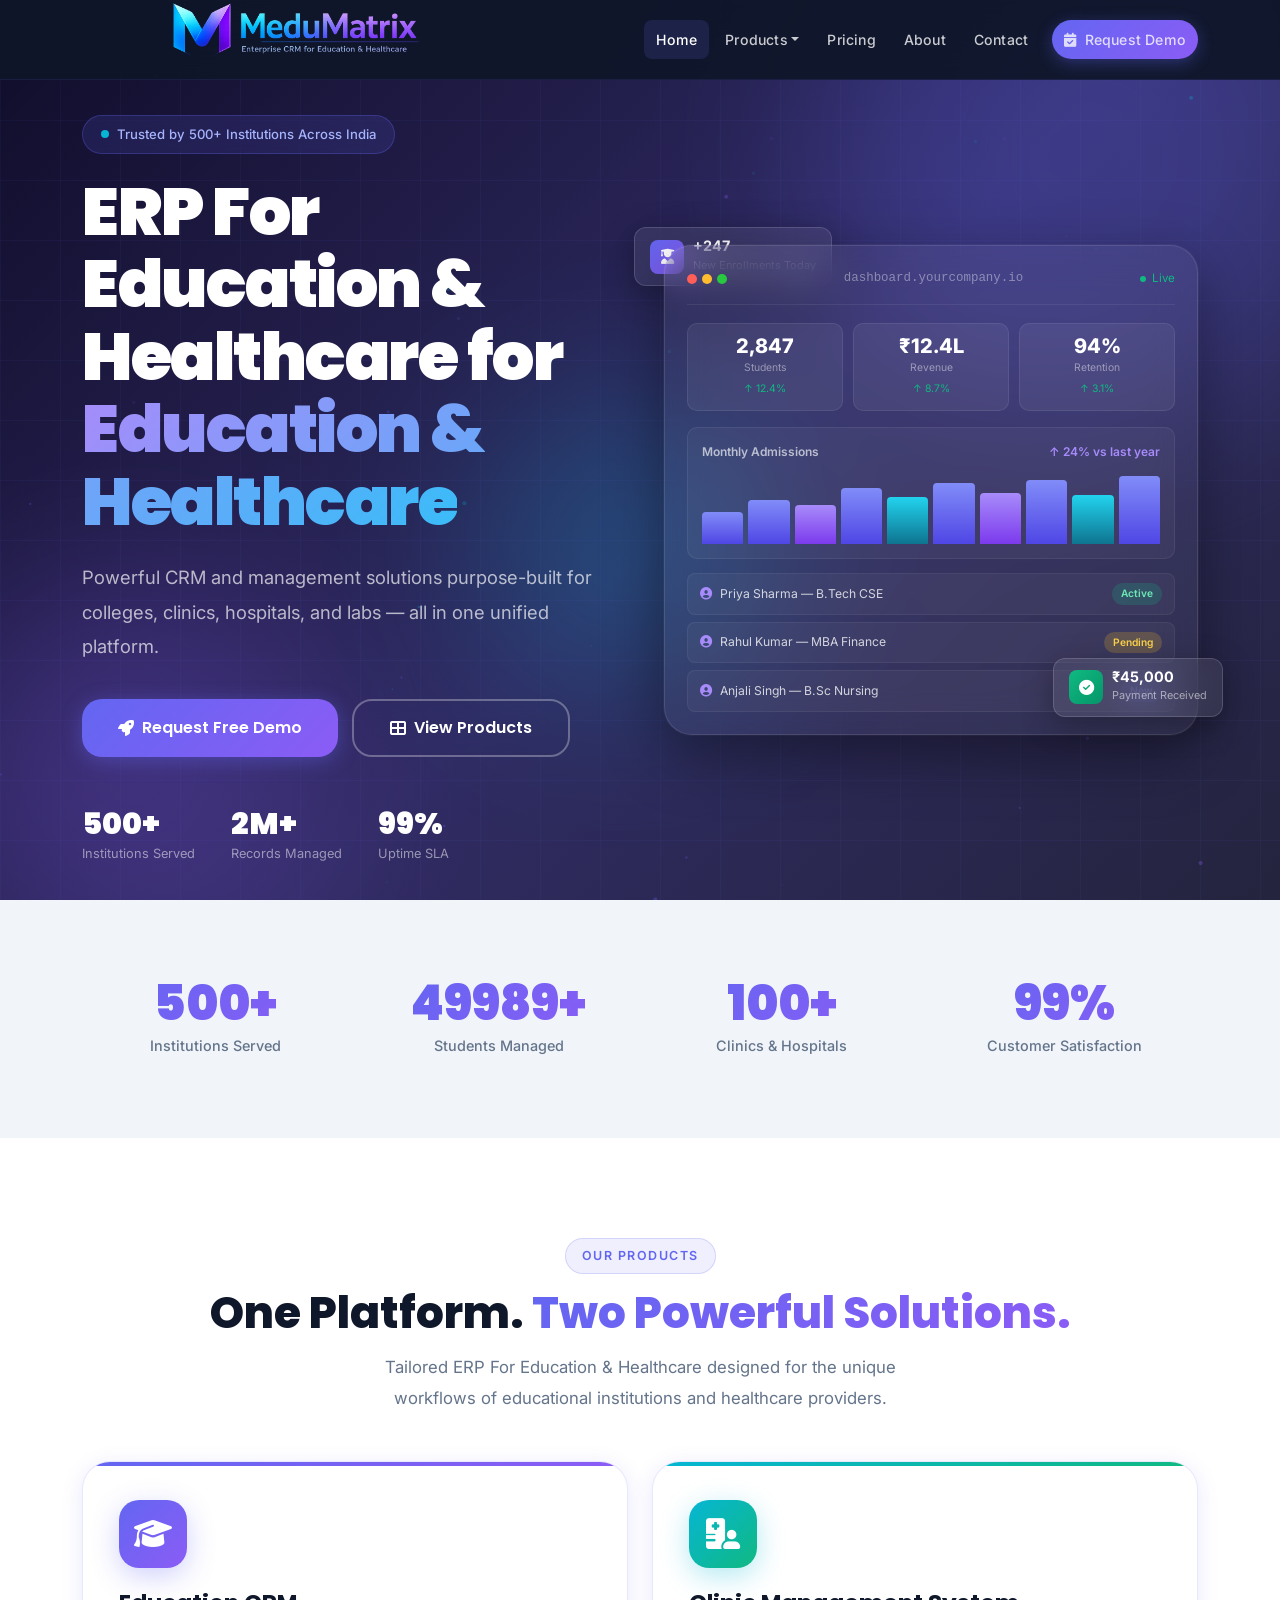
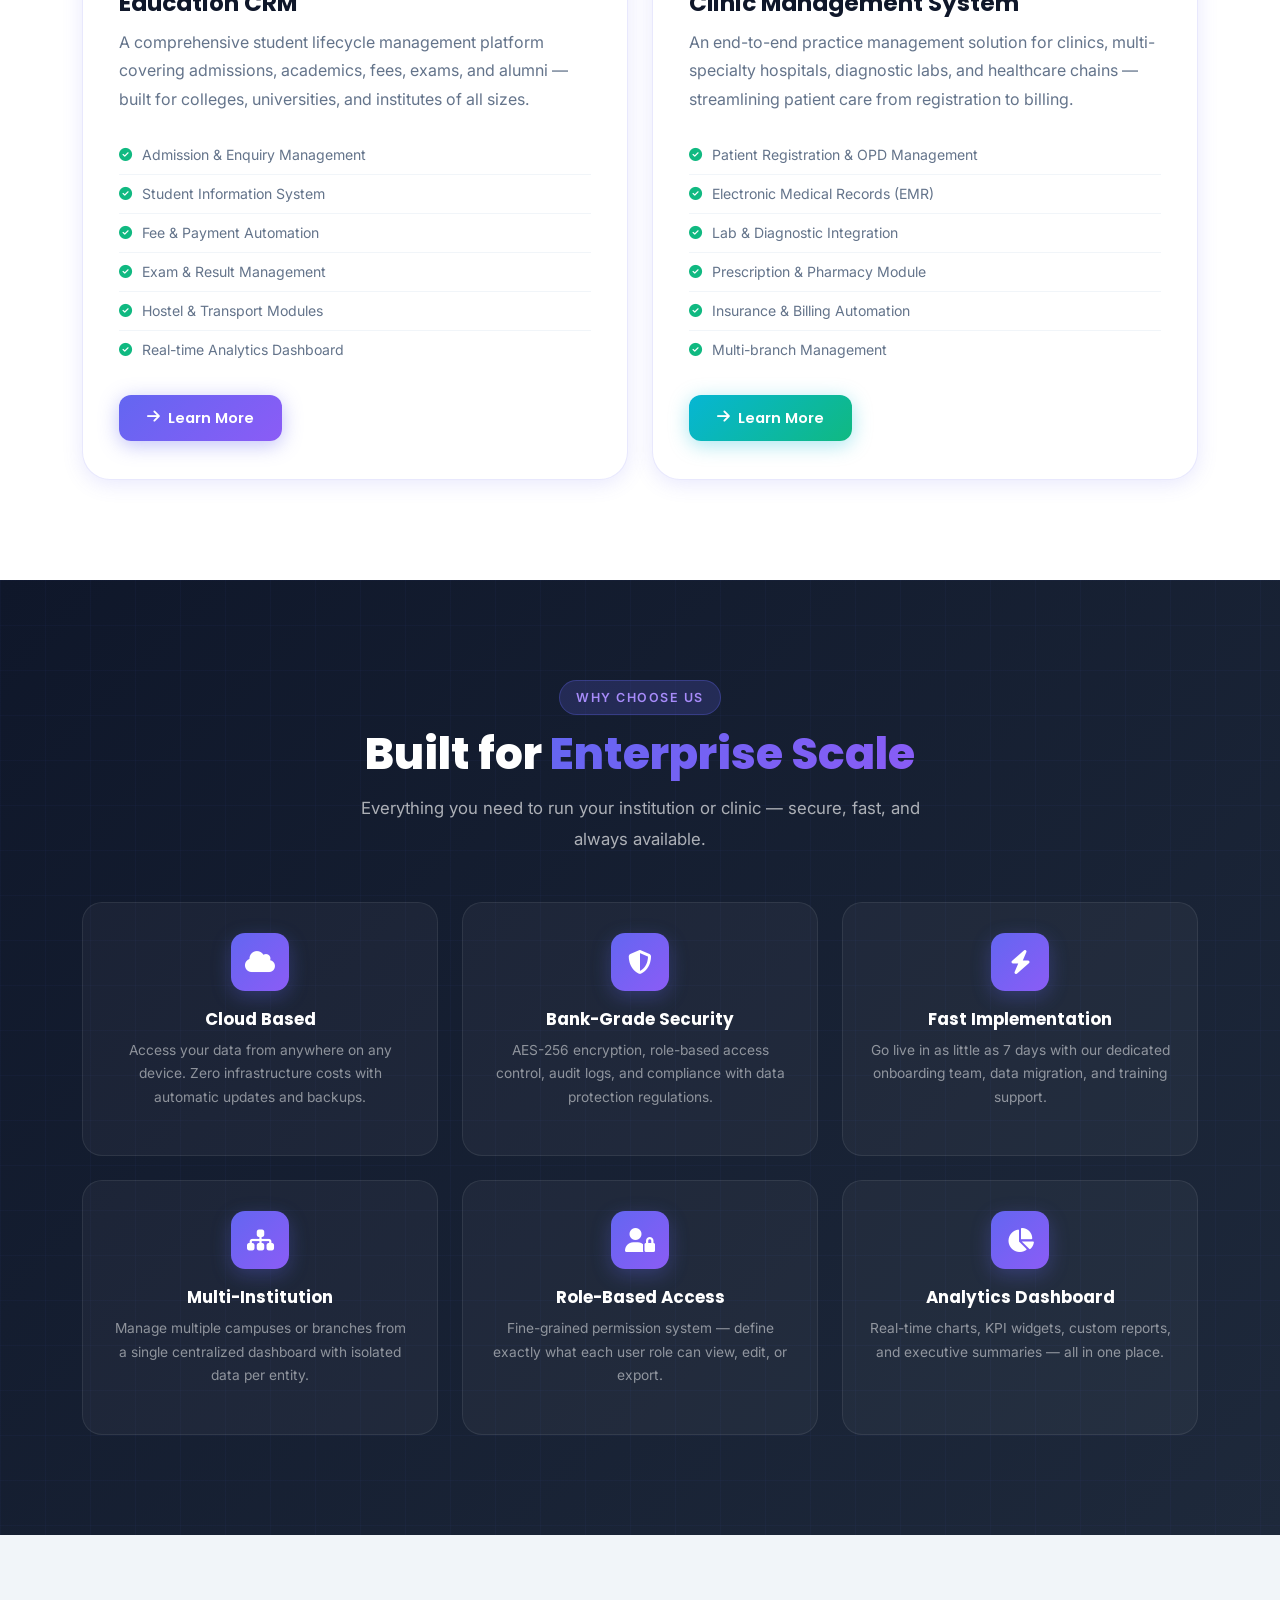
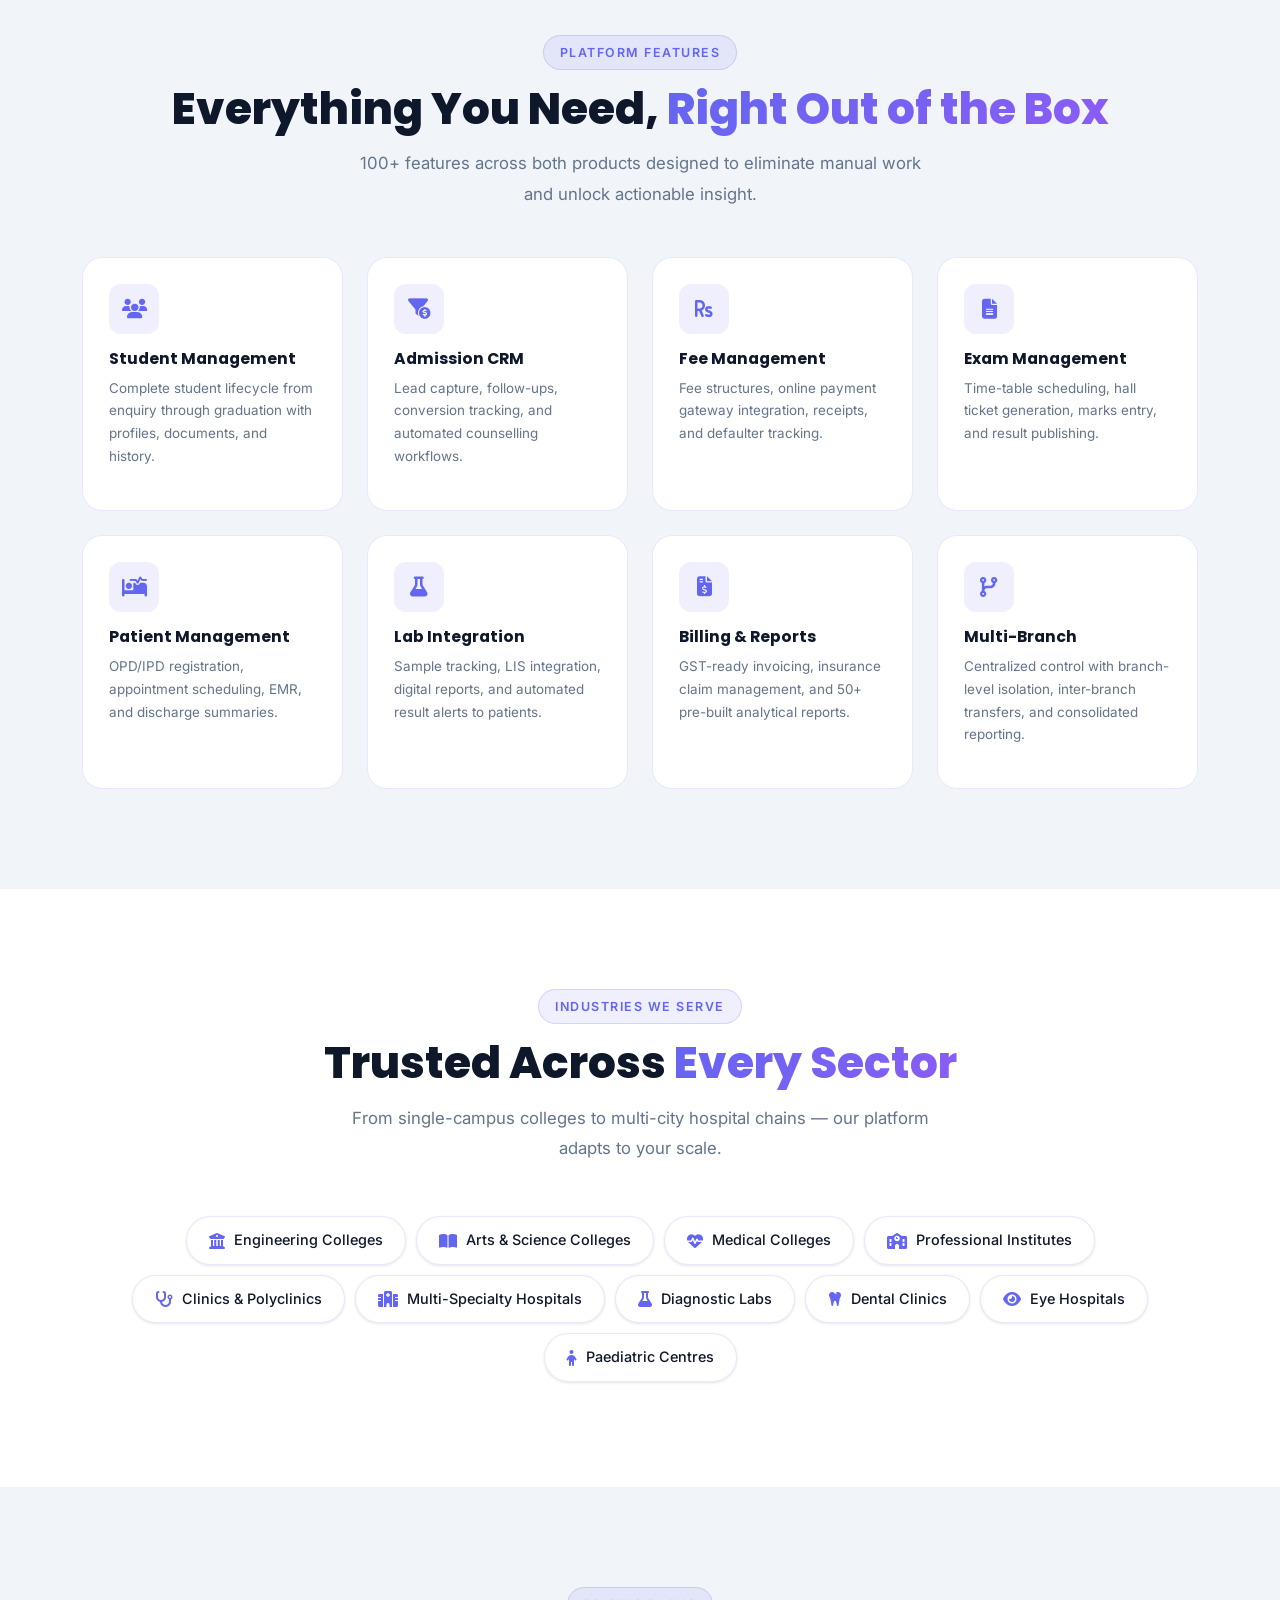
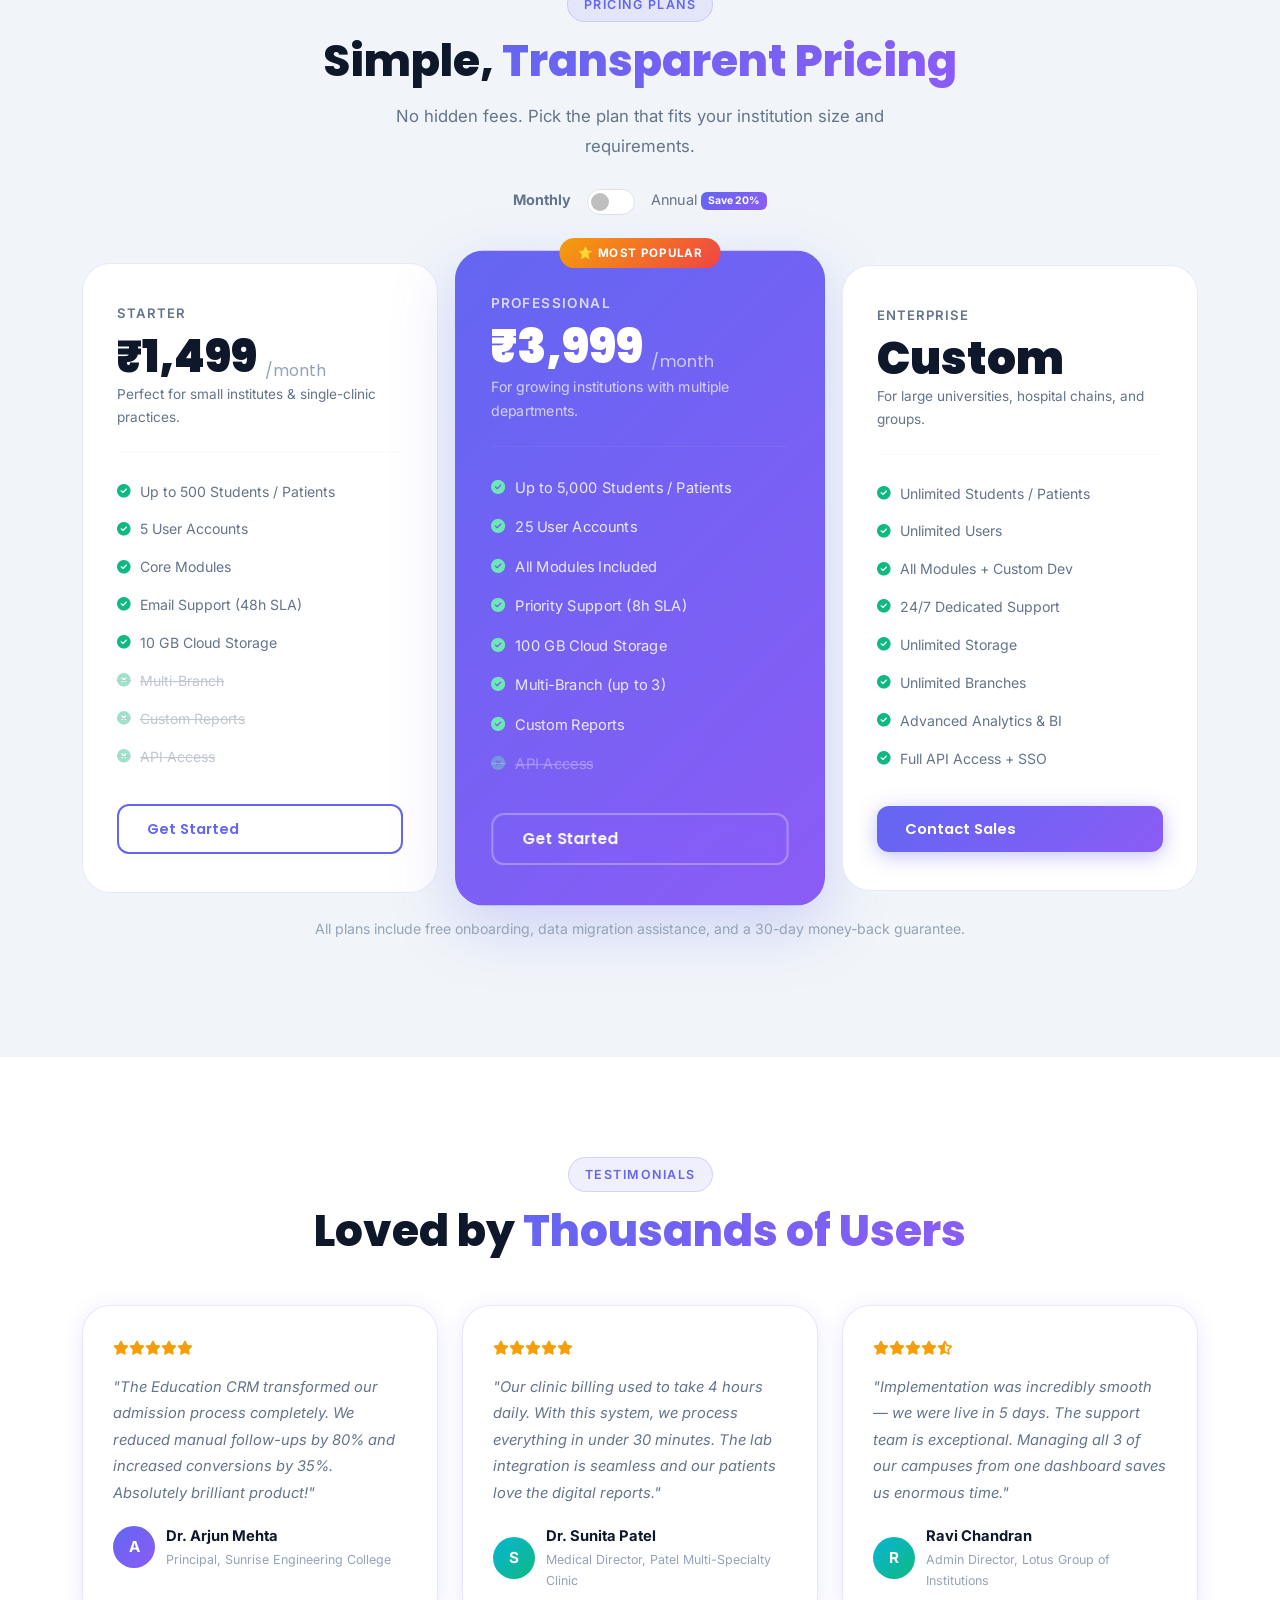
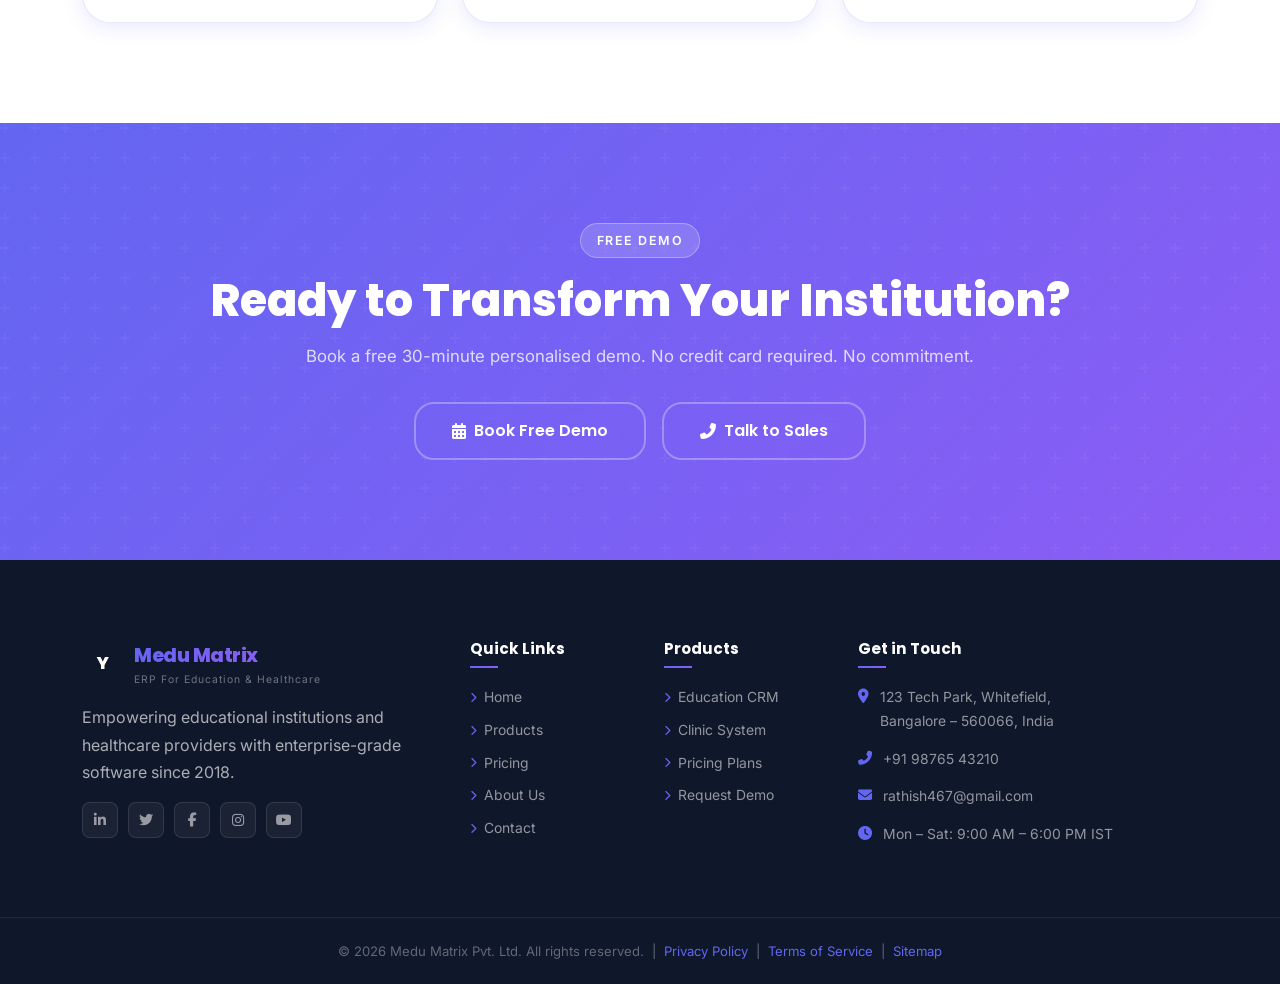
==== website/index.html @ 3c711e7d "Initial commit: Education CRM & Clinic Management SaaS platform Complete multi-tenant Education CRM " ====
<!DOCTYPE html>
<html lang="en">
<head>
  <meta charset="UTF-8" />
  <meta name="viewport" content="width=device-width, initial-scale=1.0" />
  <meta name="description" content="Medu Matrix — Enterprise SaaS software for Education & Healthcare. Education CRM for Colleges and Clinic Management System for Hospitals." />
  <meta name="keywords" content="Education CRM, Clinic Management, SaaS, ERP, College Software, Hospital Software" />
  <title>Medu Matrix | ERP For Education & Healthcare for Education &amp; Healthcare</title>

  <!-- Favicon placeholder -->
  <link rel="icon" href="data:image/svg+xml,<svg xmlns='http://www.w3.org/2000/svg' viewBox='0 0 100 100'><rect width='100' height='100' rx='20' fill='%236366f1'/><text y='.9em' font-size='70' x='15' fill='white' font-weight='900'>Y</text></svg>" />

  <!-- Bootstrap 5 -->
  <link rel="stylesheet" href="https://cdn.jsdelivr.net/npm/bootstrap@5.3.2/dist/css/bootstrap.min.css" />
  <!-- Font Awesome 6 -->
  <link rel="stylesheet" href="https://cdnjs.cloudflare.com/ajax/libs/font-awesome/6.5.1/css/all.min.css" />
  <!-- AOS -->
  <link rel="stylesheet" href="https://unpkg.com/aos@2.3.4/dist/aos.css" />
  <!-- Custom CSS -->
  <link rel="stylesheet" href="style.css" />
</head>
<body>

  <!-- ══════════ PAGE LOADER ══════════ -->
  <div id="page-loader">
    <div class="loader-inner">
      <div class="loader-logo">Medu Matrix</div>
      <div class="loader-subtitle">ERP For Education & Healthcare Solutions</div>
      <div class="loader-bar"><div class="loader-progress"></div></div>
    </div>
  </div>

  <!-- ══════════ NAVBAR ══════════ -->
  <nav class="navbar navbar-custom navbar-expand-lg w-100">
    <div class="container">
<a class="navbar-brand-custom" href="index.html">
    <img src="logo.png" class="brand-logo" alt="MeduMatrix">
</a>
      <button class="navbar-toggler" type="button" data-bs-toggle="collapse" data-bs-target="#navbarNav" aria-controls="navbarNav" aria-expanded="false" aria-label="Toggle navigation">
        <span class="navbar-toggler-icon"></span>
      </button>
      <div class="collapse navbar-collapse" id="navbarNav">
        <ul class="navbar-nav ms-auto align-items-lg-center gap-1">
          <li class="nav-item"><a class="nav-link active" href="index.html">Home</a></li>
          <li class="nav-item dropdown">
            <a class="nav-link dropdown-toggle" href="products.html" data-bs-toggle="dropdown" aria-expanded="false">Products</a>
            <ul class="dropdown-menu dropdown-menu-custom">
              <li><a class="dropdown-item" href="education-crm.html"><i class="fas fa-graduation-cap"></i> Education CRM</a></li>
              <li><a class="dropdown-item" href="clinic-management.html"><i class="fas fa-hospital-user"></i> Clinic System</a></li>
            </ul>
          </li>
          <li class="nav-item"><a class="nav-link" href="pricing.html">Pricing</a></li>
          <li class="nav-item"><a class="nav-link" href="about.html">About</a></li>
          <li class="nav-item"><a class="nav-link" href="contact.html">Contact</a></li>
          <li class="nav-item ms-lg-2">
            <a class="nav-link btn-demo-nav" href="contact.html#demo">
              <i class="fas fa-calendar-check me-1"></i> Request Demo
            </a>
          </li>
        </ul>
      </div>
    </div>
  </nav>

  <!-- ══════════ HERO SECTION ══════════ -->
  <section class="hero-section" id="home">
    <!-- Background layers -->
    <div class="hero-bg">
      <div class="hero-orb hero-orb-1"></div>
      <div class="hero-orb hero-orb-2"></div>
      <div class="hero-orb hero-orb-3"></div>
    </div>
    <div class="hero-grid"></div>
    <canvas id="particleCanvas"></canvas>

    <div class="container">
      <div class="row align-items-center g-5">
        <!-- Left content -->
        <div class="col-lg-6 hero-content">
          <div class="hero-badge">
            <span class="pulse-dot"></span>
            Trusted by 500+ Institutions Across India
          </div>
          <h1 class="hero-title">
            ERP For Education & Healthcare for<br>
            <span class="highlight">Education &amp; Healthcare</span>
          </h1>
          <p class="hero-subtitle">
            Powerful CRM and management solutions purpose-built for colleges, clinics, hospitals, and labs — all in one unified platform.
          </p>
          <div class="hero-buttons">
            <a href="contact.html#demo" class="btn btn-primary-gradient btn-lg-custom">
              <i class="fas fa-rocket"></i> Request Free Demo
            </a>
            <a href="products.html" class="btn btn-outline-light-custom btn-lg-custom">
              <i class="fas fa-th-large"></i> View Products
            </a>
          </div>
          <div class="hero-stats">
            <div>
              <div class="hero-stat-num" data-counter="500" data-suffix="+">0+</div>
              <div class="hero-stat-lbl">Institutions Served</div>
            </div>
            <div>
              <div class="hero-stat-num" data-counter="2" data-suffix="M+" data-decimals="0">0M+</div>
              <div class="hero-stat-lbl">Records Managed</div>
            </div>
            <div>
              <div class="hero-stat-num" data-counter="99" data-suffix="%">0%</div>
              <div class="hero-stat-lbl">Uptime SLA</div>
            </div>
          </div>
        </div>

        <!-- Right — Dashboard illustration -->
        <div class="col-lg-6 hero-visual">
          <div class="position-relative">
            <!-- Floating card top-left -->
            <div class="float-card float-card-1">
              <div class="fc-inner">
                <div class="fc-icon indigo"><i class="fas fa-user-graduate"></i></div>
                <div class="fc-text">
                  <div class="fc-val">+247</div>
                  <div class="fc-lbl">New Enrollments Today</div>
                </div>
              </div>
            </div>

            <!-- Main dashboard card -->
            <div class="hero-dashboard">
              <div class="dash-topbar">
                <div class="dash-dots">
                  <span></span><span></span><span></span>
                </div>
                <div class="dash-title">dashboard.yourcompany.io</div>
                <div class="dash-status"><span class="dash-status-dot"></span> Live</div>
              </div>

              <!-- KPI row -->
              <div class="dash-kpis">
                <div class="kpi-card">
                  <span class="kpi-val">2,847</span>
                  <span class="kpi-lbl">Students</span>
                  <span class="kpi-trend">↑ 12.4%</span>
                </div>
                <div class="kpi-card">
                  <span class="kpi-val">₹12.4L</span>
                  <span class="kpi-lbl">Revenue</span>
                  <span class="kpi-trend">↑ 8.7%</span>
                </div>
                <div class="kpi-card">
                  <span class="kpi-val">94%</span>
                  <span class="kpi-lbl">Retention</span>
                  <span class="kpi-trend">↑ 3.1%</span>
                </div>
              </div>

              <!-- Chart -->
              <div class="dash-chart-wrap">
                <div class="dash-chart-head">
                  <span class="chart-lbl">Monthly Admissions</span>
                  <span class="chart-val">↑ 24% vs last year</span>
                </div>
                <div class="chart-bars">
                  <div class="chart-bar-item indigo" data-h="45"></div>
                  <div class="chart-bar-item indigo" data-h="62"></div>
                  <div class="chart-bar-item purple" data-h="55"></div>
                  <div class="chart-bar-item indigo" data-h="78"></div>
                  <div class="chart-bar-item cyan"   data-h="66"></div>
                  <div class="chart-bar-item indigo" data-h="85"></div>
                  <div class="chart-bar-item purple" data-h="72"></div>
                  <div class="chart-bar-item indigo" data-h="90"></div>
                  <div class="chart-bar-item cyan"   data-h="68"></div>
                  <div class="chart-bar-item indigo" data-h="95"></div>
                </div>
              </div>

              <!-- Recent list -->
              <div class="dash-list">
                <div class="dash-row">
                  <span class="dash-row-name"><i class="fas fa-user-circle me-2" style="color:#a78bfa"></i>Priya Sharma — B.Tech CSE</span>
                  <span class="dash-badge badge-active">Active</span>
                </div>
                <div class="dash-row">
                  <span class="dash-row-name"><i class="fas fa-user-circle me-2" style="color:#a78bfa"></i>Rahul Kumar — MBA Finance</span>
                  <span class="dash-badge badge-pending">Pending</span>
                </div>
                <div class="dash-row">
                  <span class="dash-row-name"><i class="fas fa-user-circle me-2" style="color:#a78bfa"></i>Anjali Singh — B.Sc Nursing</span>
                  <span class="dash-badge badge-new">New</span>
                </div>
              </div>
            </div>

            <!-- Floating card bottom-right -->
            <div class="float-card float-card-2">
              <div class="fc-inner">
                <div class="fc-icon green"><i class="fas fa-check-circle"></i></div>
                <div class="fc-text">
                  <div class="fc-val">₹45,000</div>
                  <div class="fc-lbl">Payment Received</div>
                </div>
              </div>
            </div>
          </div>
        </div>
      </div>
    </div>
  </section>

  <!-- ══════════ STATS BAR ══════════ -->
  <section class="stats-section section-py-sm">
    <div class="container">
      <div class="row g-3 text-center">
        <div class="col-6 col-md-3">
          <div class="stat-item">
            <div class="stat-num" data-counter="500" data-suffix="+">0+</div>
            <div class="stat-lbl">Institutions Served</div>
          </div>
        </div>
        <div class="col-6 col-md-3">
          <div class="stat-item">
            <div class="stat-num" data-counter="50000" data-suffix="+">0+</div>
            <div class="stat-lbl">Students Managed</div>
          </div>
        </div>
        <div class="col-6 col-md-3">
          <div class="stat-item">
            <div class="stat-num" data-counter="100" data-suffix="+">0+</div>
            <div class="stat-lbl">Clinics & Hospitals</div>
          </div>
        </div>
        <div class="col-6 col-md-3">
          <div class="stat-item">
            <div class="stat-num" data-counter="99" data-suffix="%">0%</div>
            <div class="stat-lbl">Customer Satisfaction</div>
          </div>
        </div>
      </div>
    </div>
  </section>

  <!-- ══════════ SECTION 2 : OUR PRODUCTS ══════════ -->
  <section class="section-py" id="products">
    <div class="container">
      <div class="text-center mb-5" data-aos="fade-up">
        <span class="section-badge">Our Products</span>
        <h2 class="section-title">One Platform. <span class="gradient-text">Two Powerful Solutions.</span></h2>
        <p class="section-subtitle">Tailored ERP For Education & Healthcare designed for the unique workflows of educational institutions and healthcare providers.</p>
      </div>
      <div class="row g-4">
        <!-- Education CRM -->
        <div class="col-lg-6" data-aos="fade-right" data-aos-delay="100">
          <div class="product-card">
            <div class="product-icon"><i class="fas fa-graduation-cap"></i></div>
            <h3>Education CRM</h3>
            <p>A comprehensive student lifecycle management platform covering admissions, academics, fees, exams, and alumni — built for colleges, universities, and institutes of all sizes.</p>
            <ul class="product-feats">
              <li><i class="fas fa-check-circle"></i> Admission & Enquiry Management</li>
              <li><i class="fas fa-check-circle"></i> Student Information System</li>
              <li><i class="fas fa-check-circle"></i> Fee & Payment Automation</li>
              <li><i class="fas fa-check-circle"></i> Exam & Result Management</li>
              <li><i class="fas fa-check-circle"></i> Hostel & Transport Modules</li>
              <li><i class="fas fa-check-circle"></i> Real-time Analytics Dashboard</li>
            </ul>
            <a href="education-crm.html" class="btn btn-primary-gradient">
              <i class="fas fa-arrow-right"></i> Learn More
            </a>
          </div>
        </div>
        <!-- Clinic System -->
        <div class="col-lg-6" data-aos="fade-left" data-aos-delay="200">
          <div class="product-card clinic">
            <div class="product-icon clinic"><i class="fas fa-hospital-user"></i></div>
            <h3>Clinic Management System</h3>
            <p>An end-to-end practice management solution for clinics, multi-specialty hospitals, diagnostic labs, and healthcare chains — streamlining patient care from registration to billing.</p>
            <ul class="product-feats">
              <li><i class="fas fa-check-circle"></i> Patient Registration & OPD Management</li>
              <li><i class="fas fa-check-circle"></i> Electronic Medical Records (EMR)</li>
              <li><i class="fas fa-check-circle"></i> Lab & Diagnostic Integration</li>
              <li><i class="fas fa-check-circle"></i> Prescription & Pharmacy Module</li>
              <li><i class="fas fa-check-circle"></i> Insurance & Billing Automation</li>
              <li><i class="fas fa-check-circle"></i> Multi-branch Management</li>
            </ul>
            <a href="clinic-management.html" class="btn btn-clinic-gradient">
              <i class="fas fa-arrow-right"></i> Learn More
            </a>
          </div>
        </div>
      </div>
    </div>
  </section>

  <!-- ══════════ SECTION 3 : WHY CHOOSE US ══════════ -->
  <section class="why-section section-py">
    <div class="container position-relative" style="z-index:2">
      <div class="text-center mb-5" data-aos="fade-up">
        <span class="section-badge" style="background:rgba(99,102,241,.2);color:#a78bfa;border-color:rgba(99,102,241,.3)">Why Choose Us</span>
        <h2 class="section-title text-white">Built for <span class="gradient-text">Enterprise Scale</span></h2>
        <p class="section-subtitle text-muted-white">Everything you need to run your institution or clinic — secure, fast, and always available.</p>
      </div>
      <div class="row g-4">
        <div class="col-lg-4 col-md-6" data-aos="fade-up" data-aos-delay="50">
          <div class="why-card">
            <div class="why-icon"><i class="fas fa-cloud"></i></div>
            <h4>Cloud Based</h4>
            <p>Access your data from anywhere on any device. Zero infrastructure costs with automatic updates and backups.</p>
          </div>
        </div>
        <div class="col-lg-4 col-md-6" data-aos="fade-up" data-aos-delay="100">
          <div class="why-card">
            <div class="why-icon"><i class="fas fa-shield-alt"></i></div>
            <h4>Bank-Grade Security</h4>
            <p>AES-256 encryption, role-based access control, audit logs, and compliance with data protection regulations.</p>
          </div>
        </div>
        <div class="col-lg-4 col-md-6" data-aos="fade-up" data-aos-delay="150">
          <div class="why-card">
            <div class="why-icon"><i class="fas fa-bolt"></i></div>
            <h4>Fast Implementation</h4>
            <p>Go live in as little as 7 days with our dedicated onboarding team, data migration, and training support.</p>
          </div>
        </div>
        <div class="col-lg-4 col-md-6" data-aos="fade-up" data-aos-delay="200">
          <div class="why-card">
            <div class="why-icon"><i class="fas fa-sitemap"></i></div>
            <h4>Multi-Institution</h4>
            <p>Manage multiple campuses or branches from a single centralized dashboard with isolated data per entity.</p>
          </div>
        </div>
        <div class="col-lg-4 col-md-6" data-aos="fade-up" data-aos-delay="250">
          <div class="why-card">
            <div class="why-icon"><i class="fas fa-user-lock"></i></div>
            <h4>Role-Based Access</h4>
            <p>Fine-grained permission system — define exactly what each user role can view, edit, or export.</p>
          </div>
        </div>
        <div class="col-lg-4 col-md-6" data-aos="fade-up" data-aos-delay="300">
          <div class="why-card">
            <div class="why-icon"><i class="fas fa-chart-pie"></i></div>
            <h4>Analytics Dashboard</h4>
            <p>Real-time charts, KPI widgets, custom reports, and executive summaries — all in one place.</p>
          </div>
        </div>
      </div>
    </div>
  </section>

  <!-- ══════════ SECTION 4 : FEATURES GRID ══════════ -->
  <section class="section-py bg-light-section" id="features">
    <div class="container">
      <div class="text-center mb-5" data-aos="fade-up">
        <span class="section-badge">Platform Features</span>
        <h2 class="section-title">Everything You Need, <span class="gradient-text">Right Out of the Box</span></h2>
        <p class="section-subtitle">100+ features across both products designed to eliminate manual work and unlock actionable insight.</p>
      </div>
      <div class="row g-4">
        <div class="col-lg-3 col-md-4 col-sm-6" data-aos="zoom-in" data-aos-delay="50">
          <div class="feature-card">
            <div class="feat-icon"><i class="fas fa-users"></i></div>
            <h4>Student Management</h4>
            <p>Complete student lifecycle from enquiry through graduation with profiles, documents, and history.</p>
          </div>
        </div>
        <div class="col-lg-3 col-md-4 col-sm-6" data-aos="zoom-in" data-aos-delay="100">
          <div class="feature-card">
            <div class="feat-icon"><i class="fas fa-funnel-dollar"></i></div>
            <h4>Admission CRM</h4>
            <p>Lead capture, follow-ups, conversion tracking, and automated counselling workflows.</p>
          </div>
        </div>
        <div class="col-lg-3 col-md-4 col-sm-6" data-aos="zoom-in" data-aos-delay="150">
          <div class="feature-card">
            <div class="feat-icon"><i class="fas fa-rupee-sign"></i></div>
            <h4>Fee Management</h4>
            <p>Fee structures, online payment gateway integration, receipts, and defaulter tracking.</p>
          </div>
        </div>
        <div class="col-lg-3 col-md-4 col-sm-6" data-aos="zoom-in" data-aos-delay="200">
          <div class="feature-card">
            <div class="feat-icon"><i class="fas fa-file-alt"></i></div>
            <h4>Exam Management</h4>
            <p>Time-table scheduling, hall ticket generation, marks entry, and result publishing.</p>
          </div>
        </div>
        <div class="col-lg-3 col-md-4 col-sm-6" data-aos="zoom-in" data-aos-delay="250">
          <div class="feature-card">
            <div class="feat-icon"><i class="fas fa-procedures"></i></div>
            <h4>Patient Management</h4>
            <p>OPD/IPD registration, appointment scheduling, EMR, and discharge summaries.</p>
          </div>
        </div>
        <div class="col-lg-3 col-md-4 col-sm-6" data-aos="zoom-in" data-aos-delay="300">
          <div class="feature-card">
            <div class="feat-icon"><i class="fas fa-flask"></i></div>
            <h4>Lab Integration</h4>
            <p>Sample tracking, LIS integration, digital reports, and automated result alerts to patients.</p>
          </div>
        </div>
        <div class="col-lg-3 col-md-4 col-sm-6" data-aos="zoom-in" data-aos-delay="350">
          <div class="feature-card">
            <div class="feat-icon"><i class="fas fa-file-invoice-dollar"></i></div>
            <h4>Billing &amp; Reports</h4>
            <p>GST-ready invoicing, insurance claim management, and 50+ pre-built analytical reports.</p>
          </div>
        </div>
        <div class="col-lg-3 col-md-4 col-sm-6" data-aos="zoom-in" data-aos-delay="400">
          <div class="feature-card">
            <div class="feat-icon"><i class="fas fa-code-branch"></i></div>
            <h4>Multi-Branch</h4>
            <p>Centralized control with branch-level isolation, inter-branch transfers, and consolidated reporting.</p>
          </div>
        </div>
      </div>
    </div>
  </section>

  <!-- ══════════ SECTION 5 : INDUSTRIES ══════════ -->
  <section class="section-py">
    <div class="container">
      <div class="text-center mb-5" data-aos="fade-up">
        <span class="section-badge">Industries We Serve</span>
        <h2 class="section-title">Trusted Across <span class="gradient-text">Every Sector</span></h2>
        <p class="section-subtitle">From single-campus colleges to multi-city hospital chains — our platform adapts to your scale.</p>
      </div>
      <div class="text-center" data-aos="fade-up" data-aos-delay="100">
        <div class="d-flex flex-wrap justify-content-center">
          <span class="industry-tag"><i class="fas fa-university"></i> Engineering Colleges</span>
          <span class="industry-tag"><i class="fas fa-book-open"></i> Arts &amp; Science Colleges</span>
          <span class="industry-tag"><i class="fas fa-heartbeat"></i> Medical Colleges</span>
          <span class="industry-tag"><i class="fas fa-school"></i> Professional Institutes</span>
          <span class="industry-tag"><i class="fas fa-stethoscope"></i> Clinics &amp; Polyclinics</span>
          <span class="industry-tag"><i class="fas fa-hospital"></i> Multi-Specialty Hospitals</span>
          <span class="industry-tag"><i class="fas fa-flask"></i> Diagnostic Labs</span>
          <span class="industry-tag"><i class="fas fa-tooth"></i> Dental Clinics</span>
          <span class="industry-tag"><i class="fas fa-eye"></i> Eye Hospitals</span>
          <span class="industry-tag"><i class="fas fa-child"></i> Paediatric Centres</span>
        </div>
      </div>
    </div>
  </section>

  <!-- ══════════ SECTION 6 : PRICING ══════════ -->
  <section class="section-py bg-light-section" id="pricing">
    <div class="container">
      <div class="text-center mb-5" data-aos="fade-up">
        <span class="section-badge">Pricing Plans</span>
        <h2 class="section-title">Simple, <span class="gradient-text">Transparent Pricing</span></h2>
        <p class="section-subtitle">No hidden fees. Pick the plan that fits your institution size and requirements.</p>

        <!-- Billing toggle -->
        <div class="d-flex align-items-center justify-content-center gap-3 mt-4">
          <span class="toggle-label-m fw-bold" style="font-size:.9rem;color:var(--text-secondary)">Monthly</span>
          <div class="form-check form-switch mb-0">
            <input class="form-check-input" type="checkbox" id="billingToggle" style="width:48px;height:26px;cursor:pointer" />
          </div>
          <span class="toggle-label-a" style="font-size:.9rem;color:var(--text-secondary)">
            Annual <span class="badge" style="background:var(--gradient-secondary);font-size:.65rem;vertical-align:middle">Save 20%</span>
          </span>
        </div>
      </div>

      <div class="row g-4 align-items-center justify-content-center">
        <!-- Starter -->
        <div class="col-lg-4 col-md-6" data-aos="fade-up" data-aos-delay="50">
          <div class="pricing-card">
            <div class="pricing-plan">Starter</div>
            <div class="pricing-amount">
              <span data-monthly="₹1,499" data-annual="₹14,999">₹1,499</span>
              <sub>/month</sub>
            </div>
            <p class="pricing-desc">Perfect for small institutes &amp; single-clinic practices.</p>
            <hr class="pricing-hr" />
            <ul class="pricing-feats">
              <li><i class="fas fa-check-circle"></i> Up to 500 Students / Patients</li>
              <li><i class="fas fa-check-circle"></i> 5 User Accounts</li>
              <li><i class="fas fa-check-circle"></i> Core Modules</li>
              <li><i class="fas fa-check-circle"></i> Email Support (48h SLA)</li>
              <li><i class="fas fa-check-circle"></i> 10 GB Cloud Storage</li>
              <li class="na"><i class="fas fa-times-circle"></i> Multi-Branch</li>
              <li class="na"><i class="fas fa-times-circle"></i> Custom Reports</li>
              <li class="na"><i class="fas fa-times-circle"></i> API Access</li>
            </ul>
            <a href="contact.html#demo" class="btn btn-outline-primary w-100">Get Started</a>
          </div>
        </div>

        <!-- Professional (popular) -->
        <div class="col-lg-4 col-md-6" data-aos="fade-up" data-aos-delay="150">
          <div class="pricing-card popular">
            <div class="popular-badge">⭐ Most Popular</div>
            <div class="pricing-plan">Professional</div>
            <div class="pricing-amount">
              <span data-monthly="₹3,999" data-annual="₹39,999">₹3,999</span>
              <sub>/month</sub>
            </div>
            <p class="pricing-desc">For growing institutions with multiple departments.</p>
            <hr class="pricing-hr" />
            <ul class="pricing-feats">
              <li><i class="fas fa-check-circle"></i> Up to 5,000 Students / Patients</li>
              <li><i class="fas fa-check-circle"></i> 25 User Accounts</li>
              <li><i class="fas fa-check-circle"></i> All Modules Included</li>
              <li><i class="fas fa-check-circle"></i> Priority Support (8h SLA)</li>
              <li><i class="fas fa-check-circle"></i> 100 GB Cloud Storage</li>
              <li><i class="fas fa-check-circle"></i> Multi-Branch (up to 3)</li>
              <li><i class="fas fa-check-circle"></i> Custom Reports</li>
              <li class="na"><i class="fas fa-times-circle"></i> API Access</li>
            </ul>
            <a href="contact.html#demo" class="btn btn-outline-light-custom w-100">Get Started</a>
          </div>
        </div>

        <!-- Enterprise -->
        <div class="col-lg-4 col-md-6" data-aos="fade-up" data-aos-delay="250">
          <div class="pricing-card">
            <div class="pricing-plan">Enterprise</div>
            <div class="pricing-amount">
              <span data-monthly="Custom" data-annual="Custom">Custom</span>
            </div>
            <p class="pricing-desc">For large universities, hospital chains, and groups.</p>
            <hr class="pricing-hr" />
            <ul class="pricing-feats">
              <li><i class="fas fa-check-circle"></i> Unlimited Students / Patients</li>
              <li><i class="fas fa-check-circle"></i> Unlimited Users</li>
              <li><i class="fas fa-check-circle"></i> All Modules + Custom Dev</li>
              <li><i class="fas fa-check-circle"></i> 24/7 Dedicated Support</li>
              <li><i class="fas fa-check-circle"></i> Unlimited Storage</li>
              <li><i class="fas fa-check-circle"></i> Unlimited Branches</li>
              <li><i class="fas fa-check-circle"></i> Advanced Analytics &amp; BI</li>
              <li><i class="fas fa-check-circle"></i> Full API Access + SSO</li>
            </ul>
            <a href="contact.html#demo" class="btn btn-primary-gradient w-100">Contact Sales</a>
          </div>
        </div>
      </div>

      <p class="text-center mt-4" style="color:var(--text-muted);font-size:.88rem" data-aos="fade-up">
        All plans include free onboarding, data migration assistance, and a 30-day money-back guarantee.
      </p>
    </div>
  </section>

  <!-- ══════════ TESTIMONIALS ══════════ -->
  <section class="section-py">
    <div class="container">
      <div class="text-center mb-5" data-aos="fade-up">
        <span class="section-badge">Testimonials</span>
        <h2 class="section-title">Loved by <span class="gradient-text">Thousands of Users</span></h2>
      </div>
      <div class="row g-4">
        <div class="col-lg-4 col-md-6" data-aos="fade-up" data-aos-delay="50">
          <div class="testimonial-card">
            <div class="t-stars"><i class="fas fa-star"></i><i class="fas fa-star"></i><i class="fas fa-star"></i><i class="fas fa-star"></i><i class="fas fa-star"></i></div>
            <p class="t-text">"The Education CRM transformed our admission process completely. We reduced manual follow-ups by 80% and increased conversions by 35%. Absolutely brilliant product!"</p>
            <div class="t-author">
              <div class="t-avatar">A</div>
              <div>
                <div class="t-name">Dr. Arjun Mehta</div>
                <div class="t-role">Principal, Sunrise Engineering College</div>
              </div>
            </div>
          </div>
        </div>
        <div class="col-lg-4 col-md-6" data-aos="fade-up" data-aos-delay="150">
          <div class="testimonial-card">
            <div class="t-stars"><i class="fas fa-star"></i><i class="fas fa-star"></i><i class="fas fa-star"></i><i class="fas fa-star"></i><i class="fas fa-star"></i></div>
            <p class="t-text">"Our clinic billing used to take 4 hours daily. With this system, we process everything in under 30 minutes. The lab integration is seamless and our patients love the digital reports."</p>
            <div class="t-author">
              <div class="t-avatar" style="background:var(--gradient-clinic)">S</div>
              <div>
                <div class="t-name">Dr. Sunita Patel</div>
                <div class="t-role">Medical Director, Patel Multi-Specialty Clinic</div>
              </div>
            </div>
          </div>
        </div>
        <div class="col-lg-4 col-md-6" data-aos="fade-up" data-aos-delay="250">
          <div class="testimonial-card">
            <div class="t-stars"><i class="fas fa-star"></i><i class="fas fa-star"></i><i class="fas fa-star"></i><i class="fas fa-star"></i><i class="fas fa-star-half-alt"></i></div>
            <p class="t-text">"Implementation was incredibly smooth — we were live in 5 days. The support team is exceptional. Managing all 3 of our campuses from one dashboard saves us enormous time."</p>
            <div class="t-author">
              <div class="t-avatar" style="background:linear-gradient(135deg,#06b6d4,#10b981)">R</div>
              <div>
                <div class="t-name">Ravi Chandran</div>
                <div class="t-role">Admin Director, Lotus Group of Institutions</div>
              </div>
            </div>
          </div>
        </div>
      </div>
    </div>
  </section>

  <!-- ══════════ SECTION 7 : CTA ══════════ -->
  <section class="cta-section section-py">
    <div class="container">
      <div class="cta-inner text-center">
        <div data-aos="fade-up">
          <span class="section-badge" style="background:rgba(255,255,255,.15);color:white;border-color:rgba(255,255,255,.3);margin-bottom:16px">Free Demo</span>
          <h2 class="cta-title">Ready to Transform Your Institution?</h2>
          <p class="cta-subtitle">Book a free 30-minute personalised demo. No credit card required. No commitment.</p>
          <div class="d-flex gap-3 justify-content-center flex-wrap">
            <a href="contact.html#demo" class="btn btn-outline-light-custom btn-lg-custom">
              <i class="fas fa-calendar-alt"></i> Book Free Demo
            </a>
            <a href="contact.html" class="btn btn-outline-light-custom btn-lg-custom">
              <i class="fas fa-phone-alt"></i> Talk to Sales
            </a>
          </div>
        </div>
      </div>
    </div>
  </section>

  <!-- ══════════ FOOTER ══════════ -->
  <footer class="footer">
    <div class="container">
      <div class="row g-5">
        <div class="col-lg-4 col-md-6">
          <div class="navbar-brand-custom mb-3">
            <div class="brand-logo">Y</div>
            <div>
              <span class="brand-name">Medu Matrix</span>
              <span class="brand-tagline">ERP For Education & Healthcare</span>
            </div>
          </div>
          <p>Empowering educational institutions and healthcare providers with enterprise-grade software since 2018.</p>
          <div class="social-links">
            <a href="#" class="social-link" aria-label="LinkedIn"><i class="fab fa-linkedin-in"></i></a>
            <a href="#" class="social-link" aria-label="Twitter"><i class="fab fa-twitter"></i></a>
            <a href="#" class="social-link" aria-label="Facebook"><i class="fab fa-facebook-f"></i></a>
            <a href="#" class="social-link" aria-label="Instagram"><i class="fab fa-instagram"></i></a>
            <a href="#" class="social-link" aria-label="YouTube"><i class="fab fa-youtube"></i></a>
          </div>
        </div>
        <div class="col-lg-2 col-md-3 col-6">
          <h6 class="footer-heading">Quick Links</h6>
          <ul class="footer-links">
            <li><a href="index.html"><i class="fas fa-chevron-right"></i> Home</a></li>
            <li><a href="products.html"><i class="fas fa-chevron-right"></i> Products</a></li>
            <li><a href="pricing.html"><i class="fas fa-chevron-right"></i> Pricing</a></li>
            <li><a href="about.html"><i class="fas fa-chevron-right"></i> About Us</a></li>
            <li><a href="contact.html"><i class="fas fa-chevron-right"></i> Contact</a></li>
          </ul>
        </div>
        <div class="col-lg-2 col-md-3 col-6">
          <h6 class="footer-heading">Products</h6>
          <ul class="footer-links">
            <li><a href="education-crm.html"><i class="fas fa-chevron-right"></i> Education CRM</a></li>
            <li><a href="clinic-management.html"><i class="fas fa-chevron-right"></i> Clinic System</a></li>
            <li><a href="pricing.html"><i class="fas fa-chevron-right"></i> Pricing Plans</a></li>
            <li><a href="contact.html#demo"><i class="fas fa-chevron-right"></i> Request Demo</a></li>
          </ul>
        </div>
        <div class="col-lg-4 col-md-6">
          <h6 class="footer-heading">Get in Touch</h6>
          <div class="footer-contact-item">
            <i class="fas fa-map-marker-alt"></i>
            <p>123 Tech Park, Whitefield,<br>Bangalore – 560066, India</p>
          </div>
          <div class="footer-contact-item">
            <i class="fas fa-phone-alt"></i>
            <p>+91 98765 43210</p>
          </div>
          <div class="footer-contact-item">
            <i class="fas fa-envelope"></i>
            <p>rathish467@gmail.com</p>
          </div>
          <div class="footer-contact-item">
            <i class="fas fa-clock"></i>
            <p>Mon – Sat: 9:00 AM – 6:00 PM IST</p>
          </div>
        </div>
      </div>
    </div>
    <div class="footer-bottom">
      <div class="container">
        <p>&copy; 2026 Medu Matrix Pvt. Ltd. All rights reserved. &nbsp;|&nbsp; <a href="#">Privacy Policy</a> &nbsp;|&nbsp; <a href="#">Terms of Service</a> &nbsp;|&nbsp; <a href="#">Sitemap</a></p>
      </div>
    </div>
  </footer>

  <!-- Back to Top -->
  <button class="back-to-top" id="backToTop" aria-label="Back to top"><i class="fas fa-arrow-up"></i></button>

  <!-- Bootstrap JS -->
  <script src="https://cdn.jsdelivr.net/npm/bootstrap@5.3.2/dist/js/bootstrap.bundle.min.js"></script>
  <!-- AOS -->
  <script src="https://unpkg.com/aos@2.3.4/dist/aos.js"></script>
  <!-- Custom JS -->
  <script src="script.js"></script>
</body>
</html>
---- website/style.css ----
/* =============================================
   YOUR COMPANY NAME — Enterprise SaaS Website
   style.css
   ============================================= */

/* Google Fonts */
@import url('https://fonts.googleapis.com/css2?family=Inter:wght@300;400;500;600;700;800;900&family=Poppins:wght@300;400;500;600;700;800;900&display=swap');

/* =============================================
   CSS CUSTOM PROPERTIES
   ============================================= */

.navbar-brand-custom img{
height:290px;
width:auto;
display:block;
}

.brand-logo{
height:60px;
width:auto;
background:none !important;
padding:0 !important;
border-radius:0 !important;
box-shadow:none !important;
}

/* .brand-text{
display:flex;
flex-direction:column;
line-height:1.1;
}

.brand-name{
font-size:20px;
font-weight:600;
color:#7c8cff;
} */

/* .brand-tagline{
font-size:11px;
color:#9aa4c7;
} */

:root {
  --primary:        #6366f1;
  --primary-dark:   #4f46e5;
  --secondary:      #8b5cf6;
  --accent:         #06b6d4;
  --accent-green:   #10b981;
  --accent-amber:   #f59e0b;

  --dark:   #0f172a;
  --dark-2: #1e293b;
  --dark-3: #334155;
  --light:  #f8fafc;
  --light-2:#f1f5f9;

  --text-primary:   #0f172a;
  --text-secondary: #64748b;
  --text-muted:     #94a3b8;
  --white:          #ffffff;
  --border-color:   rgba(99, 102, 241, 0.15);

  --gradient-primary:   linear-gradient(135deg, #667eea 0%, #764ba2 100%);
  --gradient-secondary: linear-gradient(135deg, #6366f1 0%, #8b5cf6 100%);
  --gradient-accent:    linear-gradient(135deg, #06b6d4 0%, #6366f1 100%);
  --gradient-clinic:    linear-gradient(135deg, #06b6d4 0%, #10b981 100%);
  --gradient-dark:      linear-gradient(135deg, #0f172a 0%, #1e293b 100%);
  --gradient-hero:      linear-gradient(135deg, #0f0c29 0%, #302b63 55%, #24243e 100%);

  --shadow-sm: 0 1px 3px rgba(0,0,0,.10);
  --shadow-md: 0 4px 20px rgba(99,102,241,.15);
  --shadow-lg: 0 10px 40px rgba(99,102,241,.20);
  --shadow-xl: 0 20px 60px rgba(99,102,241,.25);

  --glass-bg:     rgba(255,255,255,.05);
  --glass-border: rgba(255,255,255,.10);
  --glass-shadow: 0 8px 32px rgba(0,0,0,.30);

  --radius:    12px;
  --radius-lg: 20px;
  --radius-xl: 28px;

  --transition:      all .3s ease;
  --transition-slow: all .5s ease;

  --navbar-h:    80px;
  --font-body:   'Inter', sans-serif;
  --font-head:   'Poppins', sans-serif;
}

/* =============================================
   RESET & BASE
   ============================================= */
*, *::before, *::after { box-sizing: border-box; margin: 0; padding: 0; }

html { scroll-behavior: smooth; font-size: 16px; }

body {
  font-family: var(--font-body);
  color: var(--text-primary);
  background: var(--white);
  line-height: 1.7;
  overflow-x: hidden;
}

/* Scrollbar */
::-webkit-scrollbar { width: 7px; }
::-webkit-scrollbar-track { background: var(--dark); }
::-webkit-scrollbar-thumb { background: var(--gradient-secondary); border-radius: 10px; }
::-webkit-scrollbar-thumb:hover { background: var(--primary-dark); }

/* =============================================
   TYPOGRAPHY
   ============================================= */
h1,h2,h3,h4,h5,h6 {
  font-family: var(--font-head);
  font-weight: 700;
  line-height: 1.2;
  color: var(--dark);
}

.gradient-text {
  background: var(--gradient-secondary);
  -webkit-background-clip: text;
  -webkit-text-fill-color: transparent;
  background-clip: text;
}

.gradient-text-clinic {
  background: var(--gradient-clinic);
  -webkit-background-clip: text;
  -webkit-text-fill-color: transparent;
  background-clip: text;
}

.section-badge {
  display: inline-block;
  background: rgba(99,102,241,.1);
  color: var(--primary);
  padding: 6px 16px;
  border-radius: 50px;
  font-size: .78rem;
  font-weight: 600;
  letter-spacing: 1.5px;
  text-transform: uppercase;
  margin-bottom: 14px;
  border: 1px solid rgba(99,102,241,.2);
}

.section-badge.clinic {
  background: rgba(6,182,212,.1);
  color: var(--accent);
  border-color: rgba(6,182,212,.2);
}

.section-title {
  font-size: clamp(1.8rem, 4vw, 2.75rem);
  font-weight: 800;
  margin-bottom: 14px;
  line-height: 1.15;
}

.section-subtitle {
  font-size: 1.05rem;
  color: var(--text-secondary);
  max-width: 580px;
  margin: 0 auto;
  line-height: 1.8;
}

/* =============================================
   UTILITIES
   ============================================= */
.section-py    { padding: 100px 0; }
.section-py-sm { padding: 60px 0; }

.bg-dark-section  { background: var(--gradient-dark); color: var(--white); }
.bg-light-section { background: var(--light-2); }
.text-muted-white { color: rgba(255,255,255,.65); }

/* =============================================
   BUTTONS
   ============================================= */
.btn {
  font-family: var(--font-head);
  font-weight: 600;
  border-radius: var(--radius);
  transition: var(--transition);
  padding: 12px 28px;
  font-size: .92rem;
  border: none;
  cursor: pointer;
  position: relative;
  overflow: hidden;
  display: inline-flex;
  align-items: center;
  gap: 8px;
}

.btn::after {
  content: '';
  position: absolute;
  inset: 0;
  background: rgba(255,255,255,.1);
  opacity: 0;
  transition: opacity .3s ease;
}
.btn:hover::after { opacity: 1; }

.btn-primary-gradient {
  background: var(--gradient-secondary);
  color: var(--white);
  box-shadow: 0 4px 20px rgba(99,102,241,.4);
}
.btn-primary-gradient:hover {
  transform: translateY(-2px);
  box-shadow: 0 8px 30px rgba(99,102,241,.55);
  color: var(--white);
}

.btn-clinic-gradient {
  background: var(--gradient-clinic);
  color: var(--white);
  box-shadow: 0 4px 20px rgba(6,182,212,.35);
}
.btn-clinic-gradient:hover {
  transform: translateY(-2px);
  box-shadow: 0 8px 30px rgba(6,182,212,.5);
  color: var(--white);
}

.btn-outline-light-custom {
  background: transparent;
  color: var(--white);
  border: 2px solid rgba(255,255,255,.3);
  backdrop-filter: blur(10px);
}
.btn-outline-light-custom:hover {
  background: rgba(255,255,255,.1);
  border-color: rgba(255,255,255,.6);
  color: var(--white);
  transform: translateY(-2px);
}

.btn-outline-primary {
  background: transparent;
  color: var(--primary);
  border: 2px solid var(--primary);
}
.btn-outline-primary:hover {
  background: var(--primary);
  color: var(--white);
  transform: translateY(-2px);
  box-shadow: 0 8px 25px rgba(99,102,241,.3);
}

.btn-lg-custom {
  padding: 15px 36px;
  font-size: 1rem;
  border-radius: var(--radius-lg);
}

/* =============================================
   PAGE LOADER
   ============================================= */
#page-loader {
  position: fixed;
  inset: 0;
  background: var(--dark);
  display: flex;
  align-items: center;
  justify-content: center;
  z-index: 99999;
  transition: opacity .5s ease, visibility .5s ease;
}
#page-loader.hidden { opacity: 0; visibility: hidden; }

.loader-inner { text-align: center; }

.loader-logo {
  font-size: 1.8rem;
  font-weight: 900;
  background: var(--gradient-secondary);
  -webkit-background-clip: text;
  -webkit-text-fill-color: transparent;
  background-clip: text;
  font-family: var(--font-head);
  margin-bottom: 24px;
  letter-spacing: -1px;
}

.loader-subtitle {
  font-size: .8rem;
  color: rgba(255,255,255,.4);
  letter-spacing: 3px;
  text-transform: uppercase;
  margin-bottom: 20px;
}

.loader-bar {
  width: 180px;
  height: 3px;
  background: rgba(255,255,255,.08);
  border-radius: 10px;
  overflow: hidden;
  margin: 0 auto;
}
.loader-progress {
  height: 100%;
  background: var(--gradient-secondary);
  border-radius: 10px;
  animation: loadProg 1.4s ease-in-out forwards;
}
@keyframes loadProg { from{width:0} to{width:100%} }

/* =============================================
   NAVBAR
   ============================================= */
.navbar-custom {
  background: rgba(15,23,42,.95);
  backdrop-filter: blur(20px);
  -webkit-backdrop-filter: blur(20px);
  border-bottom: 1px solid rgba(99,102,241,.12);
  height: var(--navbar-h);
  position: fixed;
  top: 0; left: 0; right: 0;
  z-index: 9999;
  transition: var(--transition);
  display: flex;
  align-items: center;
}
.navbar-custom.scrolled {
  background: rgba(15,23,42,.98);
  box-shadow: 0 4px 30px rgba(0,0,0,.35);
}

.navbar-brand-custom {
  display: flex;
  align-items: center;
  gap: 10px;
  text-decoration: none;
}
.brand-logo {
  width: 42px; height: 42px;
  background: var(--gradient-secondary);
  border-radius: 11px;
  display: flex;
  align-items: center;
  justify-content: center;
  font-size: 1.1rem;
  color: white;
  font-weight: 800;
  font-family: var(--font-head);
  flex-shrink: 0;
}
.brand-name {
  font-family: var(--font-head);
  font-size: 1.2rem;
  font-weight: 800;
  background: var(--gradient-secondary);
  -webkit-background-clip: text;
  -webkit-text-fill-color: transparent;
  background-clip: text;
  letter-spacing: -.5px;
}
.brand-tagline {
  font-size: .65rem;
  color: rgba(255,255,255,.4);
  letter-spacing: 1px;
  display: block;
  margin-top: -2px;
  -webkit-text-fill-color: rgba(255,255,255,.4);
}

.navbar-nav .nav-link {
  color: rgba(255,255,255,.78) !important;
  font-weight: 500;
  font-size: .88rem;
  padding: 8px 12px !important;
  border-radius: 8px;
  transition: var(--transition);
  letter-spacing: .2px;
}
.navbar-nav .nav-link:hover,
.navbar-nav .nav-link.active {
  color: var(--white) !important;
  background: rgba(99,102,241,.15);
}

.dropdown-menu-custom {
  background: rgba(15,23,42,.98) !important;
  border: 1px solid rgba(99,102,241,.2) !important;
  border-radius: var(--radius) !important;
  padding: 10px !important;
  backdrop-filter: blur(20px);
  box-shadow: 0 12px 40px rgba(0,0,0,.35) !important;
  margin-top: 8px !important;
  min-width: 220px;
}
.dropdown-menu-custom .dropdown-item {
  color: rgba(255,255,255,.75);
  border-radius: 8px;
  padding: 10px 14px;
  font-size: .88rem;
  transition: var(--transition);
  display: flex;
  align-items: center;
  gap: 10px;
}
.dropdown-menu-custom .dropdown-item:hover {
  background: rgba(99,102,241,.2);
  color: var(--white);
}
.dropdown-menu-custom .dropdown-item i {
  width: 18px;
  text-align: center;
  color: var(--primary);
}

.btn-demo-nav {
  background: var(--gradient-secondary) !important;
  color: var(--white) !important;
  border-radius: 50px !important;
  padding: 9px 22px !important;
  font-weight: 600;
  box-shadow: 0 4px 15px rgba(99,102,241,.35);
  transition: var(--transition) !important;
  font-size: .88rem !important;
  white-space: nowrap;
}
.btn-demo-nav:hover {
  transform: translateY(-2px);
  box-shadow: 0 8px 25px rgba(99,102,241,.55) !important;
  background: var(--gradient-secondary) !important;
}

.navbar-toggler {
  border: 1px solid rgba(99,102,241,.35);
  padding: 7px 11px;
  border-radius: 8px;
}
.navbar-toggler-icon {
  background-image: url("data:image/svg+xml,%3csvg xmlns='http://www.w3.org/2000/svg' viewBox='0 0 30 30'%3e%3cpath stroke='rgba%28255,255,255,0.85%29' stroke-linecap='round' stroke-miterlimit='10' stroke-width='2' d='M4 7h22M4 15h22M4 23h22'/%3e%3c/svg%3e");
}

@media (max-width:991px) {
  .navbar-collapse {
    background: rgba(15,23,42,.98);
    border: 1px solid rgba(99,102,241,.15);
    border-radius: var(--radius);
    padding: 16px;
    margin-top: 12px;
  }
}

/* =============================================
   HERO SECTION
   ============================================= */
.hero-section {
  min-height: 100vh;
  background: var(--gradient-hero);
  position: relative;
  display: flex;
  align-items: center;
  overflow: hidden;
  padding-top: var(--navbar-h);
}

/* Animated background orbs */
.hero-bg { position: absolute; inset: 0; overflow: hidden; pointer-events: none; }

.hero-orb {
  position: absolute;
  border-radius: 50%;
  filter: blur(90px);
  opacity: .25;
  animation: orbFloat 10s ease-in-out infinite;
}
.hero-orb-1 { width: 550px; height: 550px; background: var(--primary); top: -120px; right: -80px; animation-delay: 0s; }
.hero-orb-2 { width: 380px; height: 380px; background: var(--secondary); bottom: -60px; left: -60px; animation-delay: 3s; }
.hero-orb-3 { width: 280px; height: 280px; background: var(--accent); top: 45%; left: 38%; animation-delay: 6s; }

@keyframes orbFloat {
  0%,100%{ transform: translateY(0) scale(1); }
  50%    { transform: translateY(-35px) scale(1.06); }
}

/* Grid overlay */
.hero-grid {
  position: absolute; inset: 0;
  background-image:
    linear-gradient(rgba(99,102,241,.06) 1px, transparent 1px),
    linear-gradient(90deg, rgba(99,102,241,.06) 1px, transparent 1px);
  background-size: 60px 60px;
  pointer-events: none;
}

/* Canvas particles */
#particleCanvas {
  position: absolute; inset: 0;
  width: 100%; height: 100%;
  pointer-events: none;
  opacity: .6;
}

.hero-content { position: relative; z-index: 2; }

.hero-badge {
  display: inline-flex;
  align-items: center;
  gap: 8px;
  background: rgba(99,102,241,.15);
  border: 1px solid rgba(99,102,241,.3);
  color: #a5b4fc;
  padding: 7px 18px;
  border-radius: 50px;
  font-size: .82rem;
  font-weight: 500;
  margin-bottom: 22px;
  backdrop-filter: blur(10px);
}
.hero-badge .pulse-dot {
  width: 8px; height: 8px;
  background: var(--accent);
  border-radius: 50%;
  animation: pulseDot 2s ease-in-out infinite;
  flex-shrink: 0;
}
@keyframes pulseDot {
  0%,100%{ opacity:1; transform:scale(1); }
  50%    { opacity:.4; transform:scale(.75); }
}

.hero-title {
  font-size: clamp(2.4rem, 5.5vw, 4.2rem);
  font-weight: 900;
  color: var(--white);
  line-height: 1.08;
  margin-bottom: 22px;
  letter-spacing: -1.5px;
}
.hero-title .highlight {
  background: linear-gradient(135deg, #a78bfa 0%, #38bdf8 100%);
  -webkit-background-clip: text;
  -webkit-text-fill-color: transparent;
  background-clip: text;
}

.hero-subtitle {
  font-size: 1.15rem;
  color: rgba(255,255,255,.68);
  margin-bottom: 36px;
  max-width: 520px;
  line-height: 1.85;
}

.hero-buttons { display: flex; gap: 14px; flex-wrap: wrap; margin-bottom: 52px; }

.hero-stats { display: flex; gap: 36px; flex-wrap: wrap; }
.hero-stat-num {
  font-size: 1.9rem;
  font-weight: 900;
  color: var(--white);
  font-family: var(--font-head);
  line-height: 1;
}
.hero-stat-lbl { font-size: .8rem; color: rgba(255,255,255,.5); margin-top: 4px; }

/* Dashboard illustration */
.hero-visual { position: relative; z-index: 2; }

.hero-dashboard {
  background: rgba(255,255,255,.05);
  border: 1px solid rgba(255,255,255,.1);
  border-radius: var(--radius-xl);
  padding: 22px;
  backdrop-filter: blur(20px);
  box-shadow: 0 20px 60px rgba(0,0,0,.4), 0 0 0 1px rgba(255,255,255,.05);
  animation: dashFloat 7s ease-in-out infinite;
}
@keyframes dashFloat {
  0%,100%{ transform: translateY(0) rotateX(0); }
  50%    { transform: translateY(-14px) rotateX(1deg); }
}

.dash-topbar {
  display: flex;
  align-items: center;
  justify-content: space-between;
  margin-bottom: 18px;
  padding-bottom: 14px;
  border-bottom: 1px solid rgba(255,255,255,.07);
}
.dash-dots { display: flex; gap: 5px; }
.dash-dots span { width: 10px; height: 10px; border-radius: 50%; }
.dash-dots span:nth-child(1){ background:#ff5f57; }
.dash-dots span:nth-child(2){ background:#febc2e; }
.dash-dots span:nth-child(3){ background:#28c840; }
.dash-title { font-size: .78rem; color: rgba(255,255,255,.4); font-family: monospace; }
.dash-status { display: flex; align-items: center; gap: 6px; font-size: .72rem; color: #10b981; }
.dash-status-dot { width: 6px; height: 6px; background: #10b981; border-radius: 50%; animation: pulseDot 2s infinite; }

.dash-kpis {
  display: grid;
  grid-template-columns: repeat(3, 1fr);
  gap: 10px;
  margin-bottom: 16px;
}
.kpi-card {
  background: rgba(255,255,255,.06);
  border: 1px solid rgba(255,255,255,.08);
  border-radius: 10px;
  padding: 12px 10px;
  text-align: center;
}
.kpi-val { font-size: 1.25rem; font-weight: 800; color: var(--white); display: block; line-height: 1; }
.kpi-lbl { font-size: .65rem; color: rgba(255,255,255,.45); margin-top: 3px; display: block; }
.kpi-trend { font-size: .65rem; color: #10b981; margin-top: 4px; display: block; }

.dash-chart-wrap {
  background: rgba(255,255,255,.04);
  border: 1px solid rgba(255,255,255,.07);
  border-radius: 10px;
  padding: 14px;
  margin-bottom: 14px;
}
.dash-chart-head {
  display: flex;
  justify-content: space-between;
  align-items: center;
  margin-bottom: 10px;
}
.chart-lbl { font-size: .75rem; color: rgba(255,255,255,.65); font-weight: 600; }
.chart-val { font-size: .75rem; color: #a78bfa; font-weight: 600; }

.chart-bars {
  display: flex;
  align-items: flex-end;
  gap: 5px;
  height: 72px;
}
.chart-bar-item { flex: 1; border-radius: 4px 4px 0 0; transform-origin: bottom; }
.chart-bar-item.indigo { background: linear-gradient(to top, #4f46e5, #818cf8); }
.chart-bar-item.purple { background: linear-gradient(to top, #7c3aed, #a78bfa); }
.chart-bar-item.cyan   { background: linear-gradient(to top, #0e7490, #22d3ee); }

.dash-list { display: flex; flex-direction: column; gap: 7px; }
.dash-row {
  display: flex;
  align-items: center;
  justify-content: space-between;
  padding: 9px 12px;
  background: rgba(255,255,255,.04);
  border: 1px solid rgba(255,255,255,.06);
  border-radius: 8px;
}
.dash-row-name { font-size: .76rem; color: rgba(255,255,255,.78); }
.dash-badge {
  font-size: .64rem;
  padding: 2px 9px;
  border-radius: 50px;
  font-weight: 600;
}
.badge-active  { background: rgba(16,185,129,.2); color: #6ee7b7; }
.badge-pending { background: rgba(251,191,36,.2);  color: #fcd34d; }
.badge-new     { background: rgba(99,102,241,.25); color: #a5b4fc; }

/* Floating cards */
.float-card {
  position: absolute;
  background: rgba(255,255,255,.08);
  border: 1px solid rgba(255,255,255,.15);
  border-radius: var(--radius);
  padding: 11px 15px;
  backdrop-filter: blur(20px);
  box-shadow: 0 8px 32px rgba(0,0,0,.3);
}
.float-card-1 { top: -18px; left: -30px; animation: fc1 4.5s ease-in-out infinite; }
.float-card-2 { bottom: 18px; right: -25px; animation: fc2 5.5s ease-in-out infinite; }
@keyframes fc1 { 0%,100%{transform:translateY(0) rotate(-2deg)} 50%{transform:translateY(-10px) rotate(-2deg)} }
@keyframes fc2 { 0%,100%{transform:translateY(0) rotate(2deg)} 50%{transform:translateY(-9px) rotate(2deg)} }

.fc-inner { display: flex; align-items: center; gap: 9px; }
.fc-icon {
  width: 34px; height: 34px;
  border-radius: 8px;
  display: flex; align-items: center; justify-content: center;
  font-size: .95rem; color: white; flex-shrink: 0;
}
.fc-icon.indigo { background: var(--gradient-secondary); }
.fc-icon.green  { background: linear-gradient(135deg, #10b981, #059669); }
.fc-text .fc-val { font-size: .9rem; font-weight: 700; color: var(--white); line-height: 1; }
.fc-text .fc-lbl { font-size: .68rem; color: rgba(255,255,255,.55); margin-top: 2px; }

/* =============================================
   PAGE HERO (inner pages)
   ============================================= */
.page-hero {
  background: var(--gradient-hero);
  padding: 145px 0 80px;
  position: relative;
  overflow: hidden;
}
.page-hero::before {
  content: '';
  position: absolute; inset: 0;
  background-image:
    linear-gradient(rgba(99,102,241,.07) 1px, transparent 1px),
    linear-gradient(90deg, rgba(99,102,241,.07) 1px, transparent 1px);
  background-size: 60px 60px;
}
.page-hero-inner { position: relative; z-index: 2; }
.page-hero h1 {
  font-size: clamp(2rem, 5vw, 3.4rem);
  font-weight: 900;
  color: var(--white);
  margin-bottom: 14px;
}
.page-hero p {
  font-size: 1.1rem;
  color: rgba(255,255,255,.72);
  max-width: 580px;
}

/* Breadcrumb */
.breadcrumb-nav {
  display: flex; align-items: center; gap: 8px;
  margin-bottom: 18px; font-size: .82rem;
}
.breadcrumb-nav a { color: rgba(255,255,255,.45); text-decoration: none; transition: var(--transition); }
.breadcrumb-nav a:hover { color: var(--white); }
.breadcrumb-nav span { color: rgba(255,255,255,.25); }
.breadcrumb-nav .bc-cur { color: var(--accent); }

/* =============================================
   PRODUCT CARDS
   ============================================= */
.product-card {
  background: var(--white);
  border-radius: var(--radius-xl);
  padding: 38px 36px;
  border: 1px solid var(--border-color);
  box-shadow: var(--shadow-md);
  transition: var(--transition);
  height: 100%;
  position: relative;
  overflow: hidden;
}
.product-card::before {
  content: '';
  position: absolute;
  top: 0; left: 0; right: 0;
  height: 4px;
  background: var(--gradient-secondary);
}
.product-card.clinic::before { background: var(--gradient-clinic); }
.product-card:hover {
  transform: translateY(-10px);
  box-shadow: var(--shadow-xl);
  border-color: rgba(99,102,241,.3);
}
.product-card.clinic:hover { border-color: rgba(6,182,212,.3); }

.product-icon {
  width: 68px; height: 68px;
  background: var(--gradient-secondary);
  border-radius: var(--radius-lg);
  display: flex; align-items: center; justify-content: center;
  font-size: 1.9rem; color: var(--white);
  margin-bottom: 22px;
  box-shadow: 0 8px 28px rgba(99,102,241,.3);
}
.product-icon.clinic {
  background: var(--gradient-clinic);
  box-shadow: 0 8px 28px rgba(6,182,212,.3);
}

.product-card h3 { font-size: 1.45rem; margin-bottom: 10px; }
.product-card p { color: var(--text-secondary); line-height: 1.8; margin-bottom: 22px; }

.product-feats { list-style: none; padding: 0; margin-bottom: 26px; }
.product-feats li {
  display: flex; align-items: center; gap: 10px;
  padding: 7px 0;
  color: var(--text-secondary);
  font-size: .88rem;
  border-bottom: 1px solid var(--light-2);
}
.product-feats li:last-child { border-bottom: none; }
.product-feats li i { color: var(--accent-green); font-size: .82rem; flex-shrink: 0; }

/* =============================================
   WHY CHOOSE US
   ============================================= */
.why-section {
  background: var(--gradient-dark);
  position: relative; overflow: hidden;
}
.why-section::before {
  content: '';
  position: absolute; inset: 0;
  background-image:
    linear-gradient(rgba(99,102,241,.04) 1px, transparent 1px),
    linear-gradient(90deg, rgba(99,102,241,.04) 1px, transparent 1px);
  background-size: 45px 45px;
}

.why-card {
  background: rgba(255,255,255,.04);
  border: 1px solid rgba(255,255,255,.08);
  border-radius: var(--radius-lg);
  padding: 30px 26px;
  text-align: center;
  transition: var(--transition);
  height: 100%;
  position: relative;
}
.why-card:hover {
  background: rgba(99,102,241,.1);
  border-color: rgba(99,102,241,.3);
  transform: translateY(-6px);
}

.why-icon {
  width: 58px; height: 58px;
  background: var(--gradient-secondary);
  border-radius: 14px;
  display: flex; align-items: center; justify-content: center;
  font-size: 1.5rem; color: var(--white);
  margin: 0 auto 18px;
  box-shadow: 0 6px 20px rgba(99,102,241,.3);
}
.why-card h4 { color: var(--white); font-size: 1.05rem; margin-bottom: 10px; }
.why-card p  { color: rgba(255,255,255,.5); font-size: .86rem; line-height: 1.7; }

/* =============================================
   FEATURE GRID
   ============================================= */
.feature-card {
  background: var(--white);
  border: 1px solid var(--border-color);
  border-radius: var(--radius-lg);
  padding: 26px;
  transition: var(--transition);
  height: 100%;
  position: relative;
  overflow: hidden;
}
.feature-card::after {
  content: '';
  position: absolute;
  bottom: 0; left: 0; right: 0;
  height: 3px;
  background: var(--gradient-secondary);
  transform: scaleX(0);
  transition: transform .3s ease;
  transform-origin: left;
}
.feature-card:hover::after { transform: scaleX(1); }
.feature-card:hover {
  transform: translateY(-5px);
  box-shadow: var(--shadow-lg);
  border-color: rgba(99,102,241,.2);
}

.feat-icon {
  width: 50px; height: 50px;
  background: rgba(99,102,241,.1);
  border-radius: 12px;
  display: flex; align-items: center; justify-content: center;
  font-size: 1.25rem; color: var(--primary);
  margin-bottom: 16px;
  transition: var(--transition);
}
.feature-card:hover .feat-icon { background: var(--gradient-secondary); color: var(--white); }
.feature-card h4 { font-size: .98rem; margin-bottom: 8px; color: var(--dark); }
.feature-card p  { color: var(--text-secondary); font-size: .84rem; line-height: 1.7; }

/* =============================================
   INDUSTRIES
   ============================================= */
.industry-tag {
  display: inline-flex;
  align-items: center;
  gap: 9px;
  background: var(--white);
  border: 1px solid var(--border-color);
  border-radius: 50px;
  padding: 11px 22px;
  margin: 5px;
  font-weight: 500;
  font-size: .9rem;
  color: var(--dark);
  transition: var(--transition);
  box-shadow: var(--shadow-sm);
  cursor: default;
}
.industry-tag i { color: var(--primary); transition: var(--transition); font-size: 1rem; }
.industry-tag:hover {
  background: var(--gradient-secondary);
  color: var(--white);
  border-color: transparent;
  transform: translateY(-3px);
  box-shadow: var(--shadow-md);
}
.industry-tag:hover i { color: var(--white); }

/* =============================================
   STATS
   ============================================= */
.stats-section { background: var(--light-2); }
.stat-item { text-align: center; padding: 20px; }
.stat-num {
  font-size: 3rem;
  font-weight: 900;
  background: var(--gradient-secondary);
  -webkit-background-clip: text;
  -webkit-text-fill-color: transparent;
  background-clip: text;
  font-family: var(--font-head);
  line-height: 1;
  margin-bottom: 6px;
}
.stat-lbl { font-size: .9rem; color: var(--text-secondary); font-weight: 500; }

/* =============================================
   TESTIMONIALS
   ============================================= */
.testimonial-card {
  background: var(--white);
  border: 1px solid var(--border-color);
  border-radius: var(--radius-xl);
  padding: 30px;
  box-shadow: var(--shadow-md);
  height: 100%;
  transition: var(--transition);
}
.testimonial-card:hover { transform: translateY(-5px); box-shadow: var(--shadow-xl); }

.t-stars { color: #f59e0b; margin-bottom: 14px; font-size: .88rem; }
.t-text  { color: var(--text-secondary); font-style: italic; line-height: 1.8; margin-bottom: 18px; font-size: .92rem; }
.t-author { display: flex; align-items: center; gap: 11px; }
.t-avatar {
  width: 42px; height: 42px;
  border-radius: 50%;
  background: var(--gradient-secondary);
  display: flex; align-items: center; justify-content: center;
  color: white; font-weight: 700; font-size: .95rem;
  flex-shrink: 0;
}
.t-name { font-weight: 700; color: var(--dark); font-size: .92rem; }
.t-role { font-size: .78rem; color: var(--text-muted); }

/* =============================================
   PRICING
   ============================================= */
.pricing-card {
  background: var(--white);
  border: 1px solid var(--border-color);
  border-radius: var(--radius-xl);
  padding: 38px 34px;
  transition: var(--transition);
  height: 100%;
  position: relative;
}
.pricing-card:hover:not(.popular) {
  transform: translateY(-8px);
  box-shadow: var(--shadow-xl);
  border-color: rgba(99,102,241,.3);
}
.pricing-card.popular {
  background: var(--gradient-secondary);
  border-color: transparent;
  transform: scale(1.04);
  box-shadow: var(--shadow-xl);
  z-index: 2;
}
.popular-badge {
  position: absolute;
  top: -13px; left: 50%; transform: translateX(-50%);
  background: linear-gradient(135deg, #f59e0b, #ef4444);
  color: white; padding: 5px 18px;
  border-radius: 50px;
  font-size: .7rem; font-weight: 700;
  letter-spacing: 1px; text-transform: uppercase;
  white-space: nowrap;
}

.pricing-plan { font-size: .82rem; font-weight: 600; color: var(--text-secondary); text-transform: uppercase; letter-spacing: 1px; margin-bottom: 10px; }
.pricing-card.popular .pricing-plan { color: rgba(255,255,255,.75); }

.pricing-amount { font-size: 2.8rem; font-weight: 900; color: var(--dark); line-height: 1; margin-bottom: 4px; font-family: var(--font-head); }
.pricing-card.popular .pricing-amount { color: var(--white); }
.pricing-amount sup { font-size: 1.2rem; vertical-align: super; font-weight: 700; }
.pricing-amount sub { font-size: 1rem; font-weight: 400; color: var(--text-muted); }
.pricing-card.popular .pricing-amount sub { color: rgba(255,255,255,.65); }

.pricing-desc { font-size: .85rem; color: var(--text-secondary); margin-bottom: 22px; }
.pricing-card.popular .pricing-desc { color: rgba(255,255,255,.7); }

.pricing-hr { border-color: var(--border-color); margin: 20px 0; }
.pricing-card.popular .pricing-hr { border-color: rgba(255,255,255,.2); }

.pricing-feats { list-style: none; padding: 0; margin-bottom: 28px; }
.pricing-feats li {
  display: flex; align-items: center; gap: 9px;
  padding: 7px 0; font-size: .88rem; color: var(--text-secondary);
}
.pricing-card.popular .pricing-feats li { color: rgba(255,255,255,.85); }
.pricing-feats li i { color: var(--accent-green); font-size: .85rem; flex-shrink: 0; }
.pricing-card.popular .pricing-feats li i { color: #6ee7b7; }
.pricing-feats li.na { opacity: .4; text-decoration: line-through; }

/* =============================================
   PROCESS / TIMELINE
   ============================================= */
.process-step {
  text-align: center;
  padding: 20px;
  position: relative;
}
.step-num {
  width: 56px; height: 56px;
  background: var(--gradient-secondary);
  border-radius: 50%;
  display: flex; align-items: center; justify-content: center;
  color: white; font-weight: 800; font-size: 1.1rem;
  margin: 0 auto 16px;
  box-shadow: 0 6px 20px rgba(99,102,241,.35);
  font-family: var(--font-head);
}
.process-step h5 { font-size: 1rem; margin-bottom: 8px; }
.process-step p  { color: var(--text-secondary); font-size: .86rem; line-height: 1.7; }

/* Connector line */
.process-connector {
  flex: 1;
  height: 2px;
  background: linear-gradient(90deg, var(--primary), var(--secondary));
  opacity: .25;
  margin-top: 28px;
}

/* =============================================
   MODULE CARDS
   ============================================= */
.module-card {
  background: var(--white);
  border: 1px solid var(--border-color);
  border-radius: var(--radius-lg);
  padding: 28px;
  transition: var(--transition);
  height: 100%;
}
.module-card:hover {
  box-shadow: var(--shadow-lg);
  transform: translateY(-5px);
  border-color: rgba(99,102,241,.3);
}
.module-card.clinic:hover { border-color: rgba(6,182,212,.3); }

.module-num {
  font-size: 2.2rem; font-weight: 900;
  color: rgba(99,102,241,.12);
  font-family: var(--font-head);
  line-height: 1; margin-bottom: 6px;
}
.module-card.clinic .module-num { color: rgba(6,182,212,.15); }

.module-icon {
  width: 46px; height: 46px;
  background: rgba(99,102,241,.1);
  border-radius: 11px;
  display: flex; align-items: center; justify-content: center;
  font-size: 1.15rem; color: var(--primary);
  margin-bottom: 14px;
}
.module-card.clinic .module-icon { background: rgba(6,182,212,.1); color: var(--accent); }
.module-card h5 { font-size: 1rem; margin-bottom: 8px; }
.module-card p  { color: var(--text-secondary); font-size: .84rem; line-height: 1.7; }

/* =============================================
   SCREENSHOT PLACEHOLDER
   ============================================= */
.screen-placeholder {
  background: var(--gradient-dark);
  border: 1px solid rgba(99,102,241,.2);
  border-radius: var(--radius-xl);
  min-height: 320px;
  display: flex; align-items: center; justify-content: center;
  flex-direction: column; gap: 14px;
  position: relative; overflow: hidden;
}
.screen-placeholder::before {
  content: '';
  position: absolute; inset: 0;
  background-image:
    linear-gradient(rgba(99,102,241,.05) 1px, transparent 1px),
    linear-gradient(90deg, rgba(99,102,241,.05) 1px, transparent 1px);
  background-size: 30px 30px;
}
.screen-inner { position: relative; z-index: 1; text-align: center; }
.screen-icon { font-size: 2.8rem; background: var(--gradient-secondary); -webkit-background-clip: text; -webkit-text-fill-color: transparent; background-clip: text; margin-bottom: 10px; }
.screen-label { color: rgba(255,255,255,.45); font-size: .85rem; }

/* =============================================
   BENEFIT ITEMS
   ============================================= */
.benefit-item { display: flex; align-items: flex-start; gap: 16px; padding: 16px 0; border-bottom: 1px solid var(--light-2); }
.benefit-item:last-child { border-bottom: none; }
.benefit-icon {
  width: 42px; height: 42px;
  border-radius: 10px;
  display: flex; align-items: center; justify-content: center;
  font-size: 1.1rem; flex-shrink: 0;
}
.benefit-icon.primary { background: rgba(99,102,241,.1); color: var(--primary); }
.benefit-icon.clinic  { background: rgba(6,182,212,.1); color: var(--accent); }
.benefit-icon.green   { background: rgba(16,185,129,.1); color: var(--accent-green); }
.benefit-text h6 { font-size: .95rem; margin-bottom: 4px; }
.benefit-text p  { color: var(--text-secondary); font-size: .85rem; line-height: 1.7; margin: 0; }

/* =============================================
   CTA SECTION
   ============================================= */
.cta-section {
  background: var(--gradient-secondary);
  position: relative; overflow: hidden;
}
.cta-section::before {
  content: '';
  position: absolute; inset: 0;
  background: url("data:image/svg+xml,%3Csvg width='60' height='60' viewBox='0 0 60 60' xmlns='http://www.w3.org/2000/svg'%3E%3Cg fill='none'%3E%3Cg fill='%23ffffff' fill-opacity='0.04'%3E%3Cpath d='M36 34v-4h-2v4h-4v2h4v4h2v-4h4v-2h-4zm0-30V0h-2v4h-4v2h4v4h2V6h4V4h-4zM6 34v-4H4v4H0v2h4v4h2v-4h4v-2H6zM6 4V0H4v4H0v2h4v4h2V6h4V4H6z'/%3E%3C/g%3E%3C/g%3E%3C/svg%3E");
}
.cta-section.clinic { background: var(--gradient-clinic); }
.cta-inner { position: relative; z-index: 1; }
.cta-title { font-size: clamp(1.8rem, 4vw, 2.8rem); font-weight: 800; color: var(--white); margin-bottom: 14px; }
.cta-subtitle { font-size: 1.05rem; color: rgba(255,255,255,.78); margin-bottom: 32px; }

/* =============================================
   CONTACT & FORMS
   ============================================= */
.contact-card {
  background: var(--white);
  border: 1px solid var(--border-color);
  border-radius: var(--radius-xl);
  padding: 44px 40px;
  box-shadow: var(--shadow-lg);
}
.contact-info-card {
  background: var(--gradient-secondary);
  border-radius: var(--radius-xl);
  padding: 40px 36px;
  color: var(--white);
  height: 100%;
}

.contact-info-item { display: flex; align-items: flex-start; gap: 14px; margin-bottom: 26px; }
.ci-icon {
  width: 42px; height: 42px;
  background: rgba(255,255,255,.15);
  border-radius: 10px;
  display: flex; align-items: center; justify-content: center;
  font-size: 1rem; flex-shrink: 0;
  color: var(--white);
}
.ci-text h6 { color: var(--white); font-size: .9rem; margin-bottom: 3px; }
.ci-text p  { color: rgba(255,255,255,.72); font-size: .87rem; margin: 0; line-height: 1.6; }

.form-lbl {
  font-size: .84rem; font-weight: 600;
  color: var(--dark); margin-bottom: 7px; display: block;
}
.form-inp {
  width: 100%;
  padding: 13px 16px;
  border: 2px solid var(--border-color);
  border-radius: var(--radius);
  font-size: .88rem;
  color: var(--dark);
  background: var(--light-2);
  transition: var(--transition);
  font-family: var(--font-body);
  outline: none;
  display: block;
}
.form-inp:focus {
  border-color: var(--primary);
  background: var(--white);
  box-shadow: 0 0 0 4px rgba(99,102,241,.08);
}
.form-inp::placeholder { color: var(--text-muted); }
select.form-inp {
  appearance: none;
  background-image: url("data:image/svg+xml,%3Csvg xmlns='http://www.w3.org/2000/svg' width='16' height='16' viewBox='0 0 24 24' fill='none' stroke='%236366f1' stroke-width='2'%3E%3Cpath d='M6 9l6 6 6-6'/%3E%3C/svg%3E");
  background-repeat: no-repeat;
  background-position: right 14px center;
  padding-right: 40px;
  background-color: var(--light-2);
}
textarea.form-inp { resize: vertical; min-height: 120px; }

/* Alert box */
.form-alert {
  display: none;
  padding: 14px 18px;
  border-radius: var(--radius);
  margin-top: 14px;
  font-size: .88rem;
  font-weight: 500;
}
.form-alert.success { background: rgba(16,185,129,.1); color: #059669; border: 1px solid rgba(16,185,129,.3); }
.form-alert.error   { background: rgba(239,68,68,.1); color: #dc2626; border: 1px solid rgba(239,68,68,.3); }

/* =============================================
   TEAM / ABOUT
   ============================================= */
.team-card {
  background: var(--white);
  border: 1px solid var(--border-color);
  border-radius: var(--radius-xl);
  padding: 30px 22px;
  text-align: center;
  transition: var(--transition);
}
.team-card:hover { transform: translateY(-8px); box-shadow: var(--shadow-xl); }

.team-avatar {
  width: 80px; height: 80px;
  background: var(--gradient-secondary);
  border-radius: 50%;
  display: flex; align-items: center; justify-content: center;
  color: white; font-size: 1.9rem; font-weight: 700;
  margin: 0 auto 15px;
}
.team-name { font-size: 1.05rem; font-weight: 700; color: var(--dark); margin-bottom: 3px; }
.team-role { font-size: .8rem; color: var(--primary); font-weight: 600; margin-bottom: 10px; }
.team-bio  { font-size: .82rem; color: var(--text-secondary); line-height: 1.7; }

.value-card {
  background: var(--white);
  border: 1px solid var(--border-color);
  border-radius: var(--radius-lg);
  padding: 30px;
  text-align: center;
  transition: var(--transition);
}
.value-card:hover { transform: translateY(-5px); box-shadow: var(--shadow-lg); border-color: rgba(99,102,241,.3); }
.value-card .val-icon {
  width: 54px; height: 54px;
  background: var(--gradient-secondary);
  border-radius: 13px;
  display: flex; align-items: center; justify-content: center;
  font-size: 1.4rem; color: white;
  margin: 0 auto 16px;
  box-shadow: 0 6px 20px rgba(99,102,241,.25);
}
.value-card h5 { font-size: 1.05rem; margin-bottom: 10px; }
.value-card p  { color: var(--text-secondary); font-size: .86rem; line-height: 1.7; }

/* =============================================
   FAQ ACCORDION
   ============================================= */
.faq-item {
  border: 1px solid var(--border-color) !important;
  border-radius: var(--radius) !important;
  margin-bottom: 10px;
  overflow: hidden;
}
.faq-btn {
  font-family: var(--font-head);
  font-weight: 600;
  font-size: .92rem;
  color: var(--dark);
  background: var(--white);
  padding: 18px 22px;
}
.faq-btn:not(.collapsed) {
  color: var(--primary);
  background: rgba(99,102,241,.04);
  box-shadow: none;
}
.faq-btn::after {
  filter: brightness(0) saturate(100%) invert(39%) sepia(94%) saturate(600%) hue-rotate(220deg);
}
.faq-body {
  color: var(--text-secondary);
  font-size: .88rem;
  line-height: 1.8;
  padding: 0 22px 18px;
  background: var(--white);
}

/* =============================================
   FOOTER
   ============================================= */
.footer { background: var(--dark); color: rgba(255,255,255,.65); padding: 80px 0 0; }
.footer-brand p { font-size: .88rem; line-height: 1.8; margin: 14px 0 22px; }

.footer-heading {
  font-size: .95rem; font-weight: 700;
  color: var(--white); margin-bottom: 18px;
  position: relative; padding-bottom: 10px;
}
.footer-heading::after {
  content: '';
  position: absolute; bottom: 0; left: 0;
  width: 28px; height: 2px;
  background: var(--gradient-secondary);
}

.footer-links { list-style: none; padding: 0; }
.footer-links li { margin-bottom: 9px; }
.footer-links a {
  color: rgba(255,255,255,.55);
  text-decoration: none;
  font-size: .87rem;
  transition: var(--transition);
  display: flex; align-items: center; gap: 7px;
}
.footer-links a:hover { color: var(--primary); padding-left: 4px; }
.footer-links a i { font-size: .65rem; color: var(--primary); }

.footer-contact-item { display: flex; align-items: flex-start; gap: 11px; margin-bottom: 14px; }
.footer-contact-item i { color: var(--primary); margin-top: 3px; font-size: .88rem; flex-shrink: 0; }
.footer-contact-item p { font-size: .87rem; color: rgba(255,255,255,.55); margin: 0; }

.social-links { display: flex; gap: 10px; margin-top: 6px; }
.social-link {
  width: 36px; height: 36px;
  background: rgba(255,255,255,.05);
  border: 1px solid rgba(255,255,255,.1);
  border-radius: 8px;
  display: flex; align-items: center; justify-content: center;
  color: rgba(255,255,255,.55); text-decoration: none;
  transition: var(--transition); font-size: .88rem;
}
.social-link:hover {
  background: var(--gradient-secondary);
  border-color: transparent; color: var(--white);
  transform: translateY(-3px);
}

.footer-bottom {
  border-top: 1px solid rgba(255,255,255,.07);
  padding: 22px 0; margin-top: 56px; text-align: center;
}
.footer-bottom p { font-size: .82rem; color: rgba(255,255,255,.35); margin: 0; }
.footer-bottom a { color: var(--primary); text-decoration: none; }

/* =============================================
   BACK TO TOP
   ============================================= */
.back-to-top {
  position: fixed; bottom: 28px; right: 28px;
  width: 44px; height: 44px;
  background: var(--gradient-secondary);
  color: var(--white);
  border: none; border-radius: 12px;
  font-size: 1rem; cursor: pointer;
  box-shadow: var(--shadow-lg);
  transition: var(--transition);
  z-index: 9000;
  opacity: 0; pointer-events: none;
  display: flex; align-items: center; justify-content: center;
}
.back-to-top.visible { opacity: 1; pointer-events: all; }
.back-to-top:hover { transform: translateY(-4px); box-shadow: var(--shadow-xl); }

/* =============================================
   RESPONSIVE
   ============================================= */
@media (max-width: 991px) {
  .hero-visual { margin-top: 50px; }
  .pricing-card.popular { transform: scale(1); }
  .section-py { padding: 72px 0; }
  .hero-title { letter-spacing: -.8px; }
}
@media (max-width: 767px) {
  .hero-buttons { flex-direction: column; align-items: flex-start; }
  .hero-stats { gap: 22px; }
  .float-card { display: none; }
  .section-py { padding: 56px 0; }
  .contact-card { padding: 28px 22px; }
  .dash-kpis { grid-template-columns: repeat(3, 1fr); }
}
@media (max-width: 575px) {
  :root { --navbar-h: 68px; }
  .pricing-amount { font-size: 2.3rem; }
  .footer { padding: 56px 0 0; }
  .hero-dashboard { padding: 16px; }
}
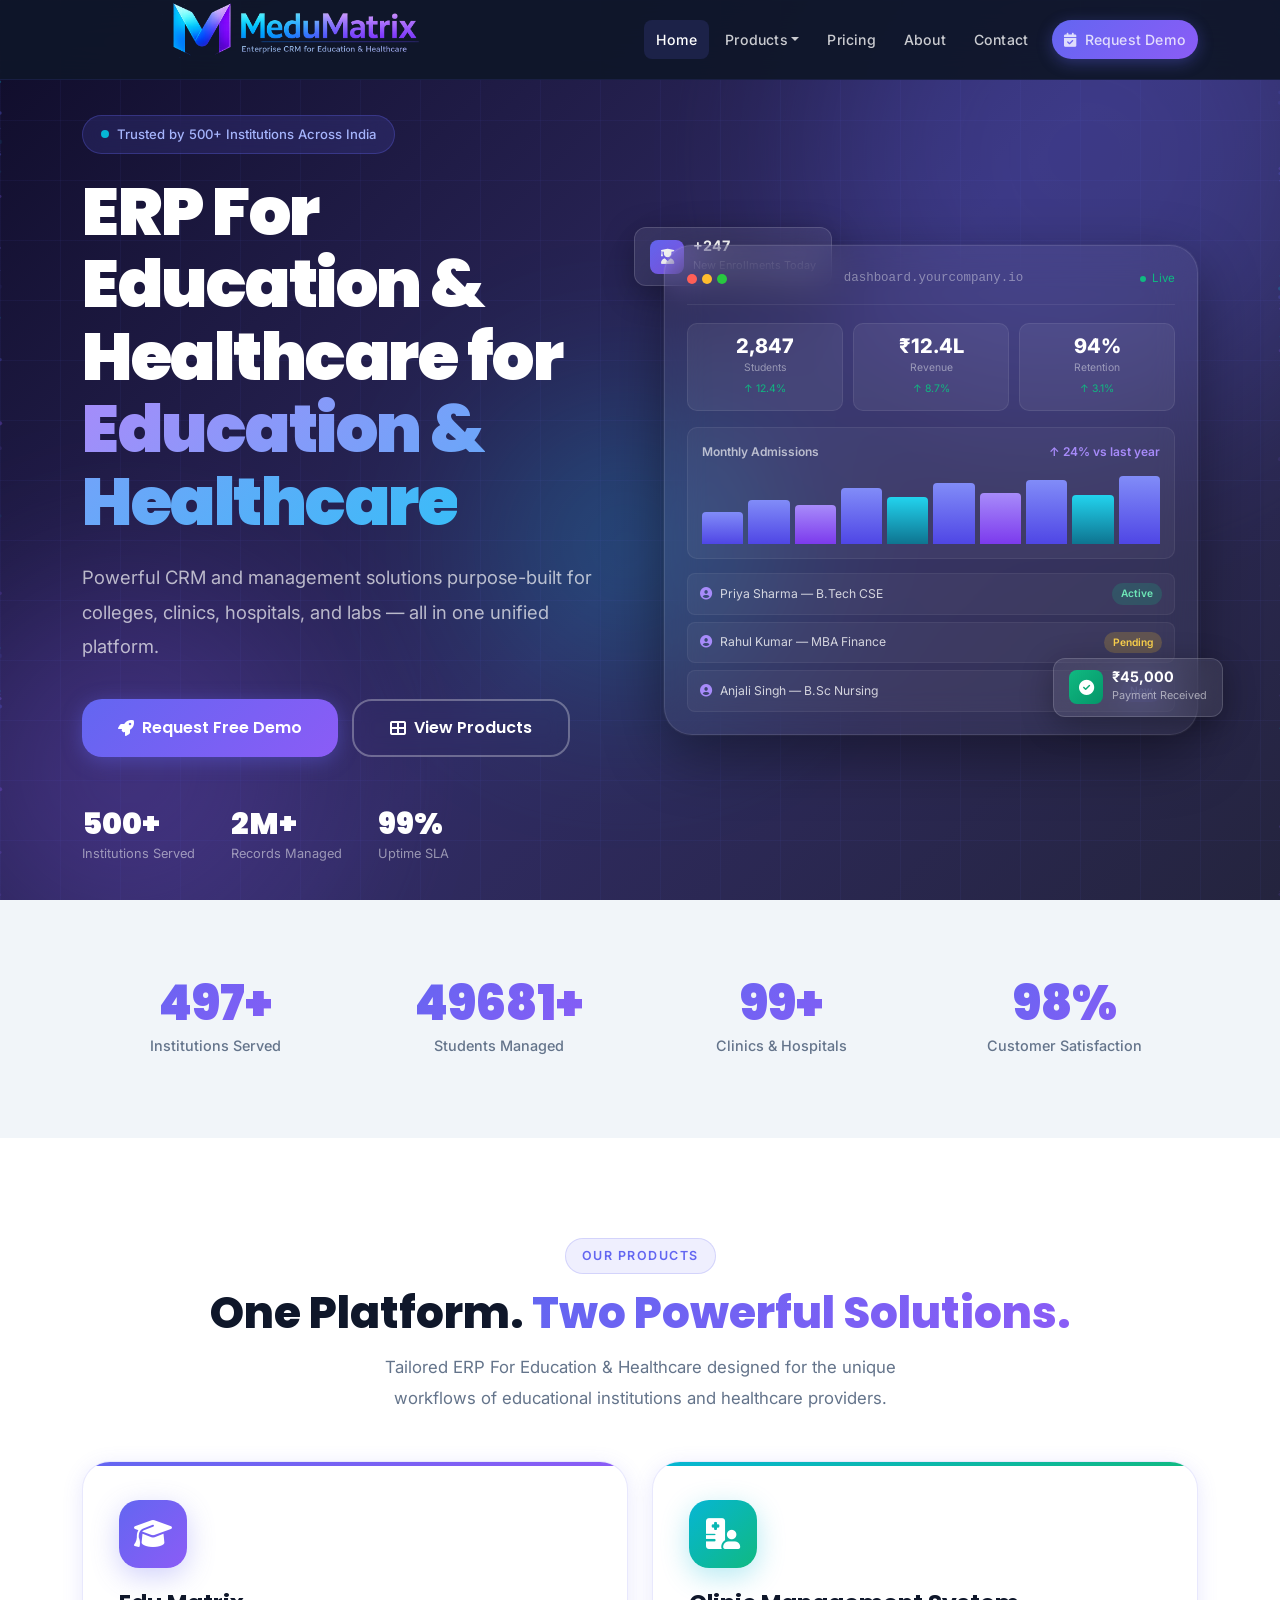
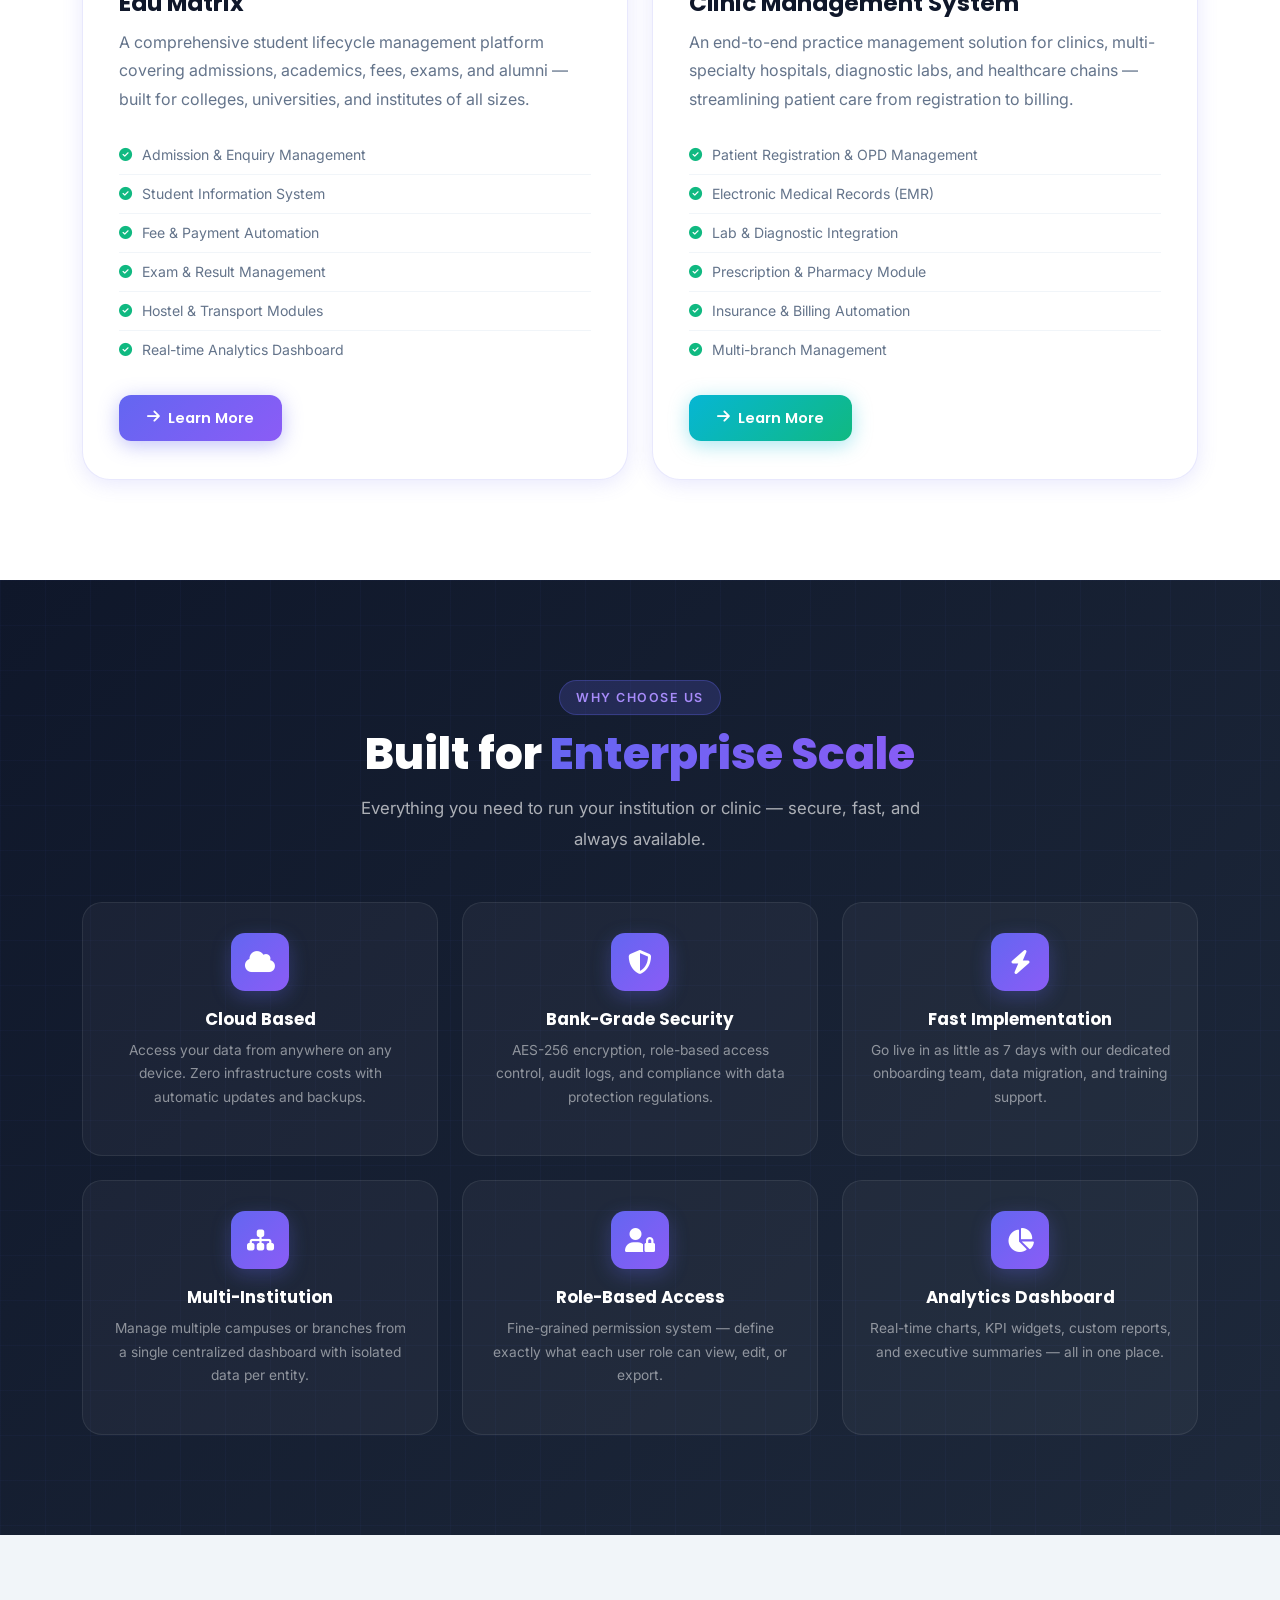
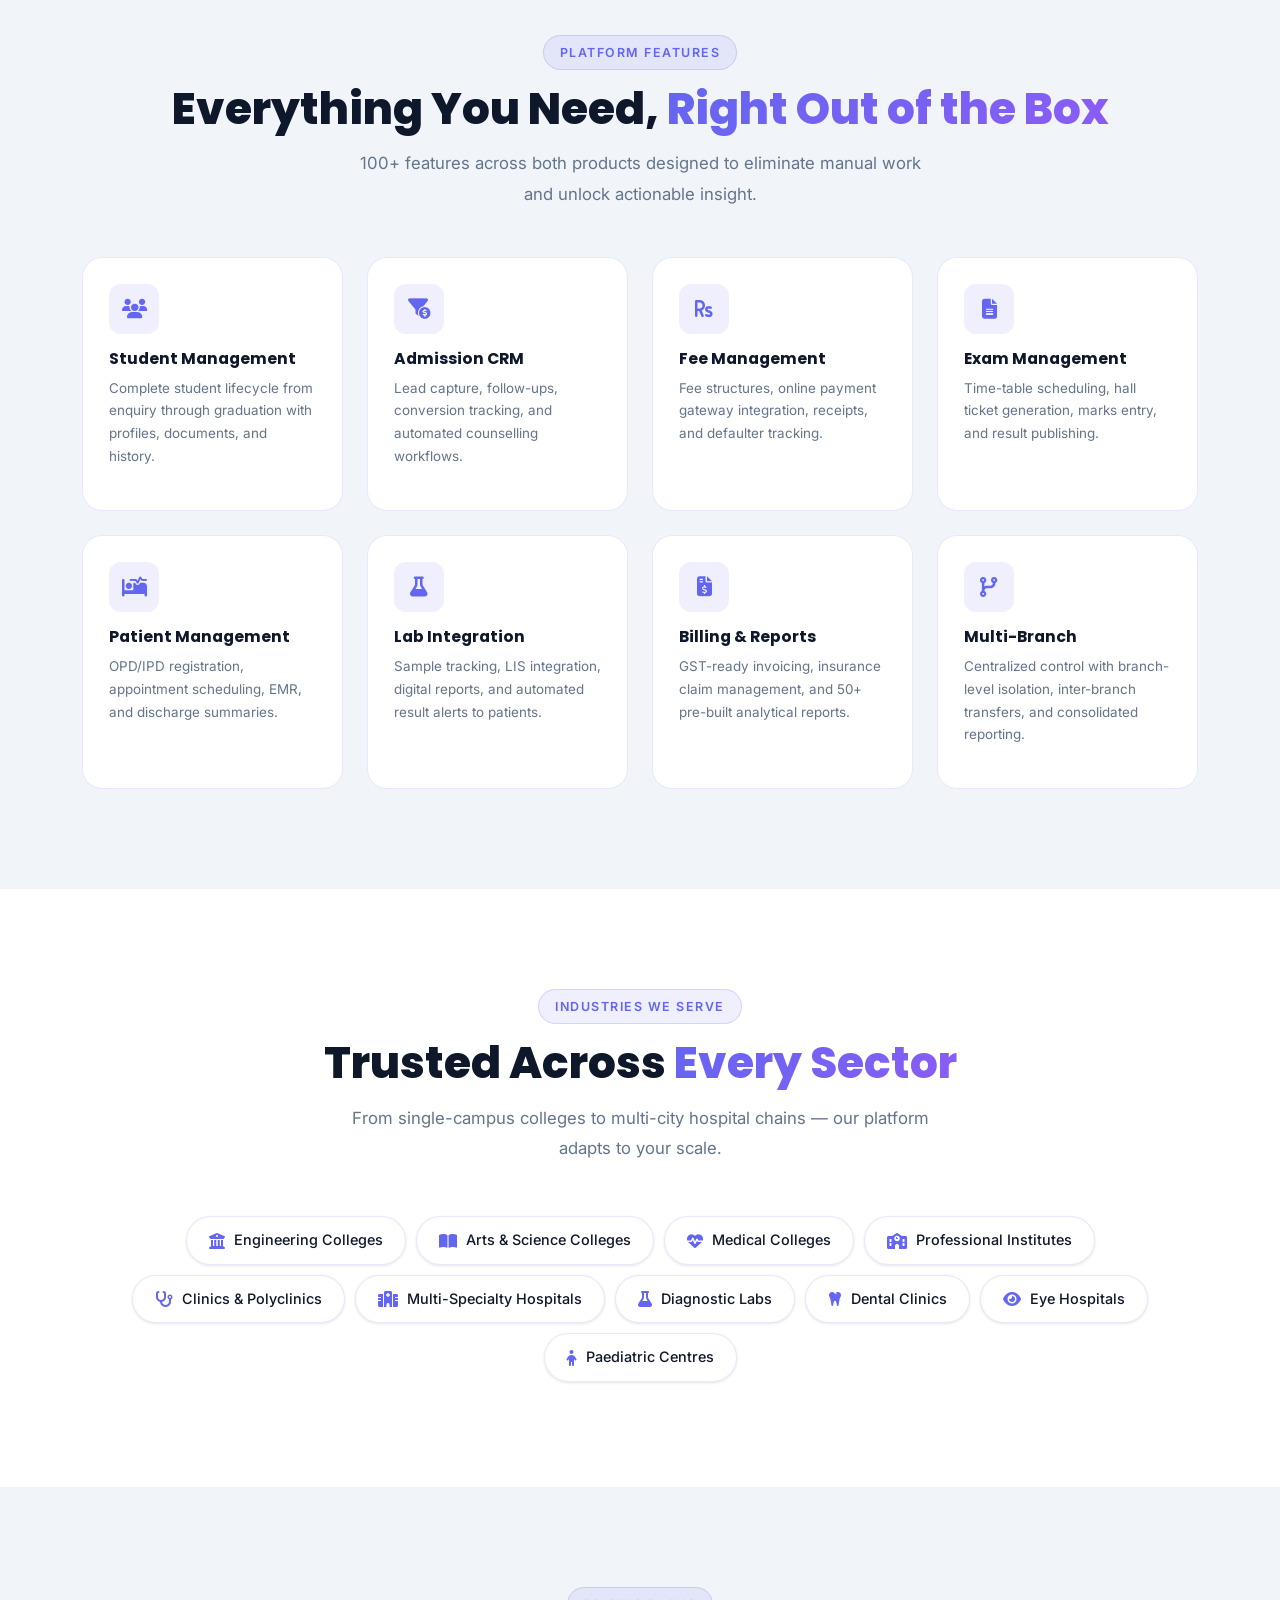
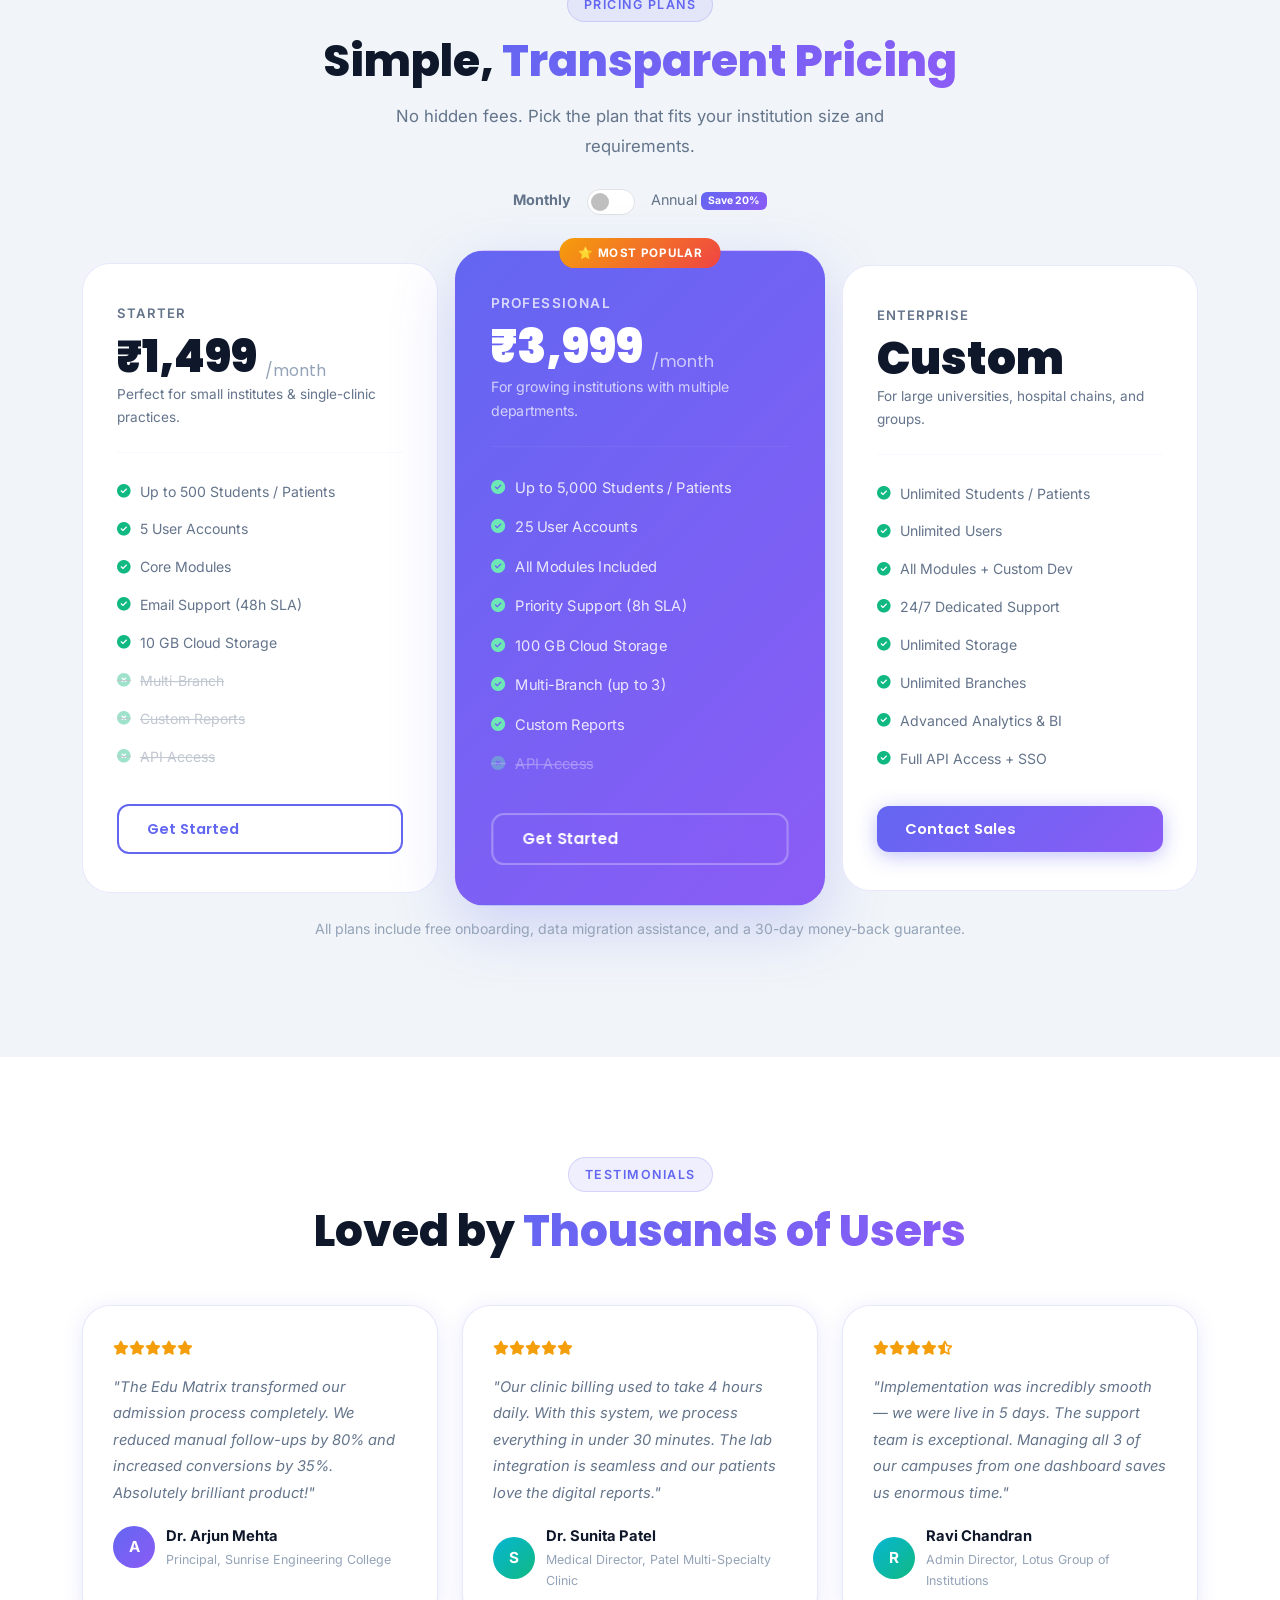
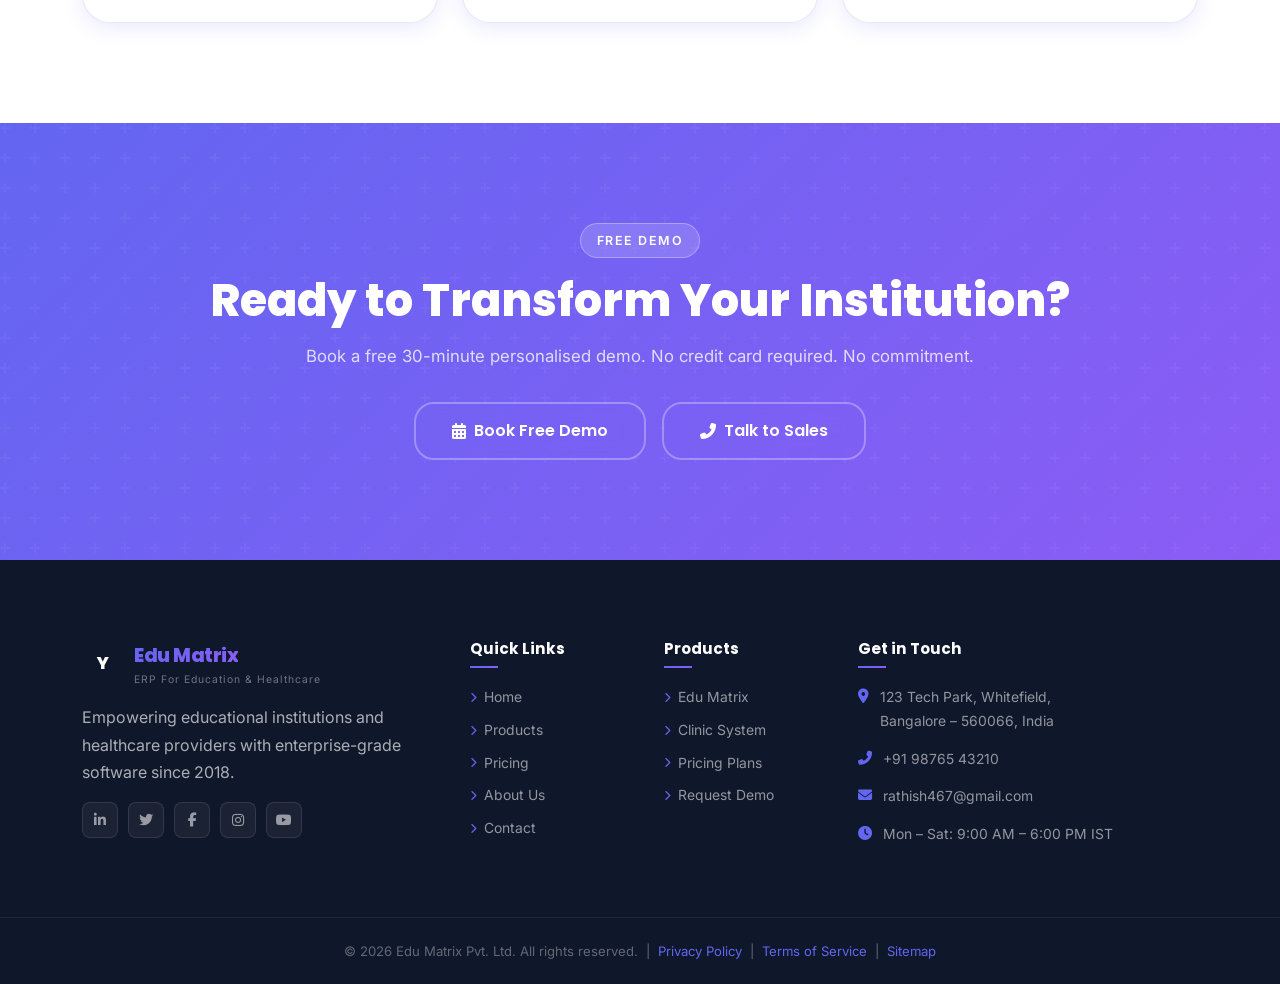
==== commit 22059c50: "feat: Academic enhancements, Enquiry/Admission upgrades, branding update ## Academic Module - Assess" ====
--- a/website/index.html
+++ b/website/index.html
@@ -3,9 +3,9 @@
 <head>
   <meta charset="UTF-8" />
   <meta name="viewport" content="width=device-width, initial-scale=1.0" />
-  <meta name="description" content="Medu Matrix — Enterprise SaaS software for Education & Healthcare. Education CRM for Colleges and Clinic Management System for Hospitals." />
-  <meta name="keywords" content="Education CRM, Clinic Management, SaaS, ERP, College Software, Hospital Software" />
-  <title>Medu Matrix | ERP For Education & Healthcare for Education &amp; Healthcare</title>
+  <meta name="description" content="Edu Matrix — Enterprise SaaS software for Education & Healthcare. Edu Matrix for Colleges and Clinic Management System for Hospitals." />
+  <meta name="keywords" content="Edu Matrix, Clinic Management, SaaS, ERP, College Software, Hospital Software" />
+  <title>Edu Matrix | ERP For Education & Healthcare for Education &amp; Healthcare</title>
 
   <!-- Favicon placeholder -->
   <link rel="icon" href="data:image/svg+xml,<svg xmlns='http://www.w3.org/2000/svg' viewBox='0 0 100 100'><rect width='100' height='100' rx='20' fill='%236366f1'/><text y='.9em' font-size='70' x='15' fill='white' font-weight='900'>Y</text></svg>" />
@@ -24,7 +24,7 @@
   <!-- ══════════ PAGE LOADER ══════════ -->
   <div id="page-loader">
     <div class="loader-inner">
-      <div class="loader-logo">Medu Matrix</div>
+      <div class="loader-logo">Edu Matrix</div>
       <div class="loader-subtitle">ERP For Education & Healthcare Solutions</div>
       <div class="loader-bar"><div class="loader-progress"></div></div>
     </div>
@@ -45,7 +45,7 @@
           <li class="nav-item dropdown">
             <a class="nav-link dropdown-toggle" href="products.html" data-bs-toggle="dropdown" aria-expanded="false">Products</a>
             <ul class="dropdown-menu dropdown-menu-custom">
-              <li><a class="dropdown-item" href="education-crm.html"><i class="fas fa-graduation-cap"></i> Education CRM</a></li>
+              <li><a class="dropdown-item" href="education-crm.html"><i class="fas fa-graduation-cap"></i> Edu Matrix</a></li>
               <li><a class="dropdown-item" href="clinic-management.html"><i class="fas fa-hospital-user"></i> Clinic System</a></li>
             </ul>
           </li>
@@ -249,11 +249,11 @@
         <p class="section-subtitle">Tailored ERP For Education & Healthcare designed for the unique workflows of educational institutions and healthcare providers.</p>
       </div>
       <div class="row g-4">
-        <!-- Education CRM -->
+        <!-- Edu Matrix -->
         <div class="col-lg-6" data-aos="fade-right" data-aos-delay="100">
           <div class="product-card">
             <div class="product-icon"><i class="fas fa-graduation-cap"></i></div>
-            <h3>Education CRM</h3>
+            <h3>Edu Matrix</h3>
             <p>A comprehensive student lifecycle management platform covering admissions, academics, fees, exams, and alumni — built for colleges, universities, and institutes of all sizes.</p>
             <ul class="product-feats">
               <li><i class="fas fa-check-circle"></i> Admission & Enquiry Management</li>
@@ -551,7 +551,7 @@
         <div class="col-lg-4 col-md-6" data-aos="fade-up" data-aos-delay="50">
           <div class="testimonial-card">
             <div class="t-stars"><i class="fas fa-star"></i><i class="fas fa-star"></i><i class="fas fa-star"></i><i class="fas fa-star"></i><i class="fas fa-star"></i></div>
-            <p class="t-text">"The Education CRM transformed our admission process completely. We reduced manual follow-ups by 80% and increased conversions by 35%. Absolutely brilliant product!"</p>
+            <p class="t-text">"The Edu Matrix transformed our admission process completely. We reduced manual follow-ups by 80% and increased conversions by 35%. Absolutely brilliant product!"</p>
             <div class="t-author">
               <div class="t-avatar">A</div>
               <div>
@@ -620,7 +620,7 @@
           <div class="navbar-brand-custom mb-3">
             <div class="brand-logo">Y</div>
             <div>
-              <span class="brand-name">Medu Matrix</span>
+              <span class="brand-name">Edu Matrix</span>
               <span class="brand-tagline">ERP For Education & Healthcare</span>
             </div>
           </div>
@@ -646,7 +646,7 @@
         <div class="col-lg-2 col-md-3 col-6">
           <h6 class="footer-heading">Products</h6>
           <ul class="footer-links">
-            <li><a href="education-crm.html"><i class="fas fa-chevron-right"></i> Education CRM</a></li>
+            <li><a href="education-crm.html"><i class="fas fa-chevron-right"></i> Edu Matrix</a></li>
             <li><a href="clinic-management.html"><i class="fas fa-chevron-right"></i> Clinic System</a></li>
             <li><a href="pricing.html"><i class="fas fa-chevron-right"></i> Pricing Plans</a></li>
             <li><a href="contact.html#demo"><i class="fas fa-chevron-right"></i> Request Demo</a></li>
@@ -675,7 +675,7 @@
     </div>
     <div class="footer-bottom">
       <div class="container">
-        <p>&copy; 2026 Medu Matrix Pvt. Ltd. All rights reserved. &nbsp;|&nbsp; <a href="#">Privacy Policy</a> &nbsp;|&nbsp; <a href="#">Terms of Service</a> &nbsp;|&nbsp; <a href="#">Sitemap</a></p>
+        <p>&copy; 2026 Edu Matrix Pvt. Ltd. All rights reserved. &nbsp;|&nbsp; <a href="#">Privacy Policy</a> &nbsp;|&nbsp; <a href="#">Terms of Service</a> &nbsp;|&nbsp; <a href="#">Sitemap</a></p>
       </div>
     </div>
   </footer>
